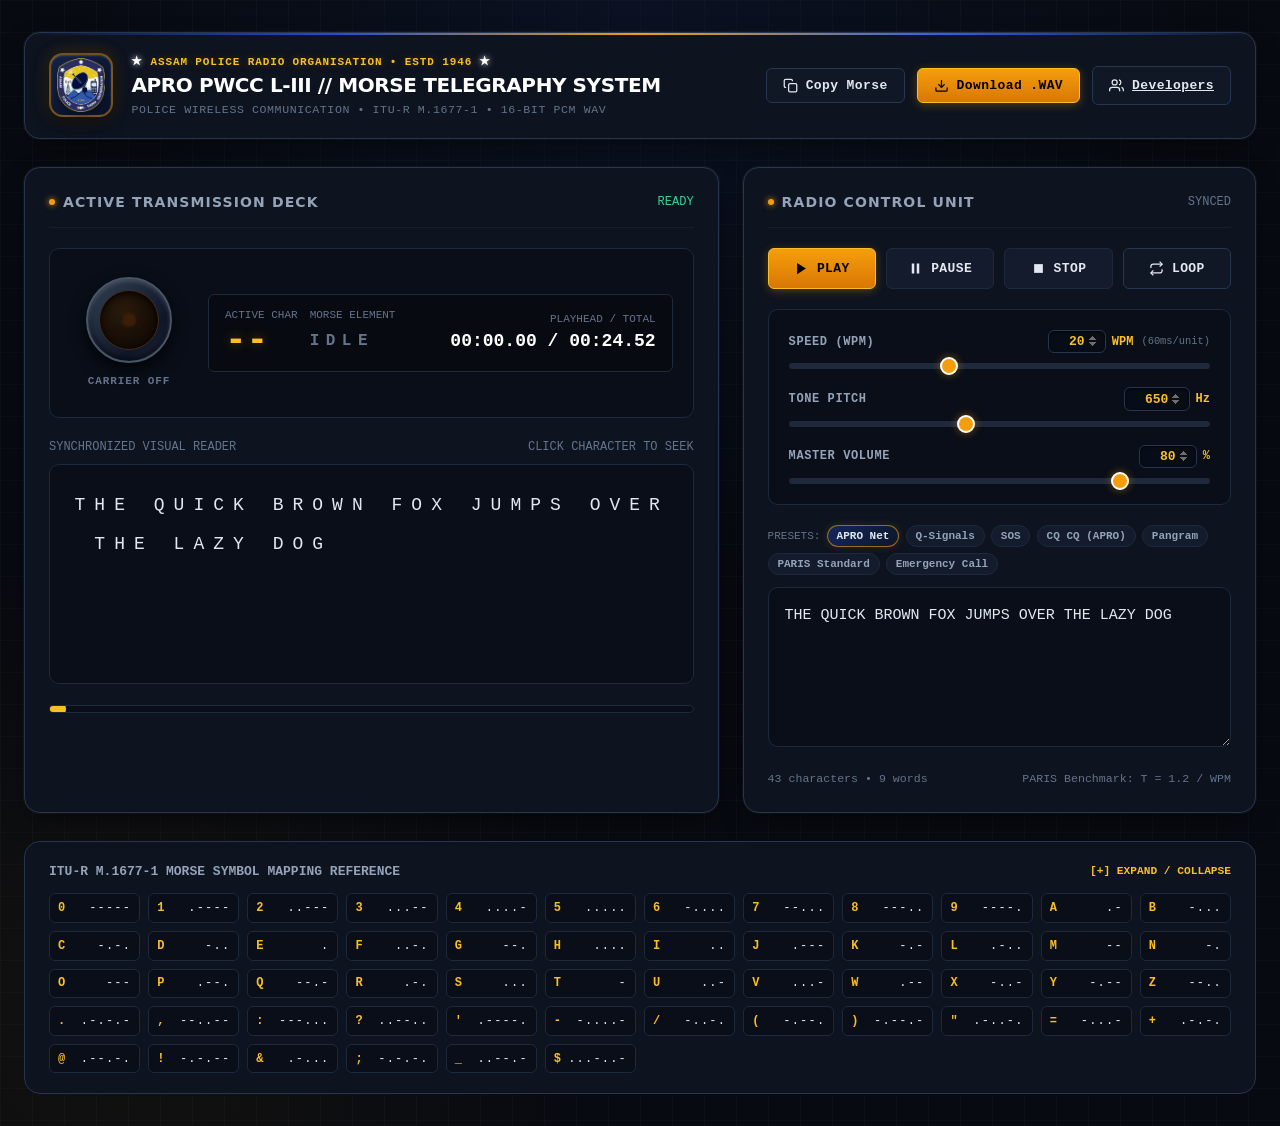
==== index.html @ 601ff781 "Deploy APRO PWCC L-III Morse Code Synthesizer and Training Console" ====
<!DOCTYPE html>
<html lang="en">

<head>
  <meta charset="UTF-8">
  <meta name="viewport" content="width=device-width, initial-scale=1.0">
  <title>APRO PWCC L-III // Assam Police Radio Organisation Morse Synthesizer</title>
  <meta name="description"
    content="Assam Police Radio Organisation (APRO) Morse code telegraphy synthesizer with ITU-R M.1677-1 standard compliance, offline Web Audio PCM WAV rendering, and sample-exact playhead tracking.">
  <link rel="icon" type="image/png" href="assets/apro-logo.png">
  <link rel="stylesheet" href="styles.css">
</head>

<body>

  <!-- Hidden native audio element for precise playback & URL binding -->
  <audio id="audio-playback" preload="auto"></audio>

  <div class="app-shell">

    <!-- Station Header -->
    <header class="station-header">
      <div class="station-brand">
        <div class="station-badge apro-badge" title="Assam Police Radio Organisation (Estd. 1946)">
          <img src="assets/apro-logo.png" alt="Assam Police Radio Organisation Emblem" class="apro-logo-img">
        </div>
        <div class="station-titles">
          <div class="station-org-pill">
            <span class="org-stars">★</span>
            <span>ASSAM POLICE RADIO ORGANISATION • ESTD 1946</span>
            <span class="org-stars">★</span>
          </div>
          <h1>APRO PWCC L-III // MORSE TELEGRAPHY SYSTEM</h1>
          <div class="meta">POLICE WIRELESS COMMUNICATION • ITU-R M.1677-1 • 16-BIT PCM WAV</div>
        </div>
      </div>

      <div class="header-actions">
        <button id="btn-copy-morse" class="btn btn-outline" title="Copy formatted Morse code to clipboard">
          <svg width="15" height="15" viewBox="0 0 24 24" fill="none" stroke="currentColor" stroke-width="2">
            <rect x="9" y="9" width="13" height="13" rx="2" ry="2" />
            <path d="M5 15H4a2 2 0 0 1-2-2V4a2 2 0 0 1 2-2h9a2 2 0 0 1 2 2v1" />
          </svg>
          Copy Morse
        </button>
        <button id="btn-download-wav" class="btn btn-primary" title="Download uncompressed 16-bit PCM WAV file">
          <svg width="15" height="15" viewBox="0 0 24 24" fill="none" stroke="currentColor" stroke-width="2">
            <path d="M21 15v4a2 2 0 0 1-2 2H5a2 2 0 0 1-2-2v-4" />
            <polyline points="7 10 12 15 17 10" />
            <line x1="12" y1="15" x2="12" y2="3" />
          </svg>
          Download .WAV
        </button>
        <a href="developers.html" class="btn btn-outline" title="View APRO Technical Wing Engineering Dossier">
          <svg width="15" height="15" viewBox="0 0 24 24" fill="none" stroke="currentColor" stroke-width="2">
            <path d="M17 21v-2a4 4 0 0 0-4-4H5a4 4 0 0 0-4 4v2" />
            <circle cx="9" cy="7" r="4" />
            <path d="M23 21v-2a4 4 0 0 0-3-3.87" />
            <path d="M16 3.13a4 4 0 0 1 0 7.75" />
          </svg>
          Developers
        </a>
      </div>
    </header>

    <!-- Main Grid Workspace -->
    <main class="dashboard-grid">

      <!-- LEFT DECK: Telemetry & Interactive Visual Reader -->
      <section class="panel-card">
        <div class="panel-header">
          <div class="panel-title">Active Transmission Deck</div>
          <div id="deck-status" style="font-family: var(--font-mono); font-size: 0.75rem; color: var(--emerald-400);">
            READY</div>
        </div>

        <!-- Telemetry HUD & Lamp -->
        <div class="telemetry-deck">
          <!-- Physical Beacon Lamp Module -->
          <div id="beacon-module" class="beacon-module">
            <div class="beacon-bezel">
              <div class="beacon-lamp"></div>
            </div>
            <div id="beacon-status-label" class="beacon-label">CARRIER OFF</div>
          </div>

          <!-- Live Signal HUD -->
          <div class="telemetry-readout">
            <div class="hud-box">
              <div class="hud-char-section">
                <div>
                  <div class="hud-char-title">Active Char</div>
                  <div id="hud-char" class="hud-char-display">--</div>
                </div>
                <div>
                  <div class="hud-char-title">Morse Element</div>
                  <div id="hud-morse" class="hud-morse-display">
                    <span style="color: var(--text-dim); font-size: 1rem;">IDLE</span>
                  </div>
                </div>
              </div>

              <div class="hud-time-display">
                <div class="hud-char-title">Playhead / Total</div>
                <div class="current-time">
                  <span id="display-time-cur">00:00.00</span> / <span id="display-time-tot">00:00.00</span>
                </div>
              </div>
            </div>
          </div>
        </div>

        <!-- Synchronized Reader Section -->
        <div class="reader-container">
          <div class="reader-toolbar">
            <span>SYNCHRONIZED VISUAL READER</span>
            <span>CLICK CHARACTER TO SEEK</span>
          </div>

          <div id="reader-box" class="reader-scroll-box" tabindex="0" role="region"
            aria-label="Interactive Morse Text Reader">
            <div class="reader-empty-placeholder">Enter text on the right console to generate interactive playhead
              manifest...</div>
          </div>

          <!-- Timeline Scrubber -->
          <div class="timeline-scrubber">
            <div class="timeline-track-wrapper">
              <input type="range" id="timeline-slider" class="timeline-range" min="0" max="100" value="0" step="0.01"
                aria-label="Audio Playhead Scrubber">
            </div>
          </div>
        </div>
      </section>

      <!-- RIGHT DECK: Master Controls, Parameters & Buffer Input -->
      <section class="panel-card">
        <div class="panel-header">
          <div class="panel-title">Radio Control Unit</div>
          <div id="render-indicator" style="font-family: var(--font-mono); font-size: 0.75rem; color: var(--text-dim);">
            SYNCED</div>
        </div>

        <div class="control-cluster">

          <!-- Master Transport Buttons -->
          <div class="playback-buttons">
            <button id="btn-play" class="btn btn-primary" title="Start playback">
              <svg width="15" height="15" viewBox="0 0 24 24" fill="currentColor">
                <polygon points="5 3 19 12 5 21 5 3" />
              </svg>
              PLAY
            </button>
            <button id="btn-pause" class="btn" title="Pause playback">
              <svg width="15" height="15" viewBox="0 0 24 24" fill="currentColor">
                <rect x="6" y="4" width="4" height="16" />
                <rect x="14" y="4" width="4" height="16" />
              </svg>
              PAUSE
            </button>
            <button id="btn-stop" class="btn" title="Stop and reset to beginning">
              <svg width="15" height="15" viewBox="0 0 24 24" fill="currentColor">
                <rect x="5" y="5" width="14" height="14" />
              </svg>
              STOP
            </button>
            <button id="btn-loop" class="btn btn-outline" title="Toggle repeat playback">
              <svg width="15" height="15" viewBox="0 0 24 24" fill="none" stroke="currentColor" stroke-width="2">
                <polyline points="17 1 21 5 17 9" />
                <path d="M3 11V9a4 4 0 0 1 4-4h14" />
                <polyline points="7 23 3 19 7 15" />
                <path d="M21 13v2a4 4 0 0 1-4 4H3" />
              </svg>
              LOOP
            </button>
          </div>

          <!-- Parameter Range Sliders -->
          <!-- Parameter Range Sliders -->
          <div class="sliders-panel">
            <!-- Speed (WPM) -->
            <div class="slider-row">
              <div class="slider-header">
                <span class="label">Speed (WPM)</span>
                <div class="slider-input-group">
                  <input type="number" id="num-wpm" class="slider-number-input" min="5" max="45" value="20" step="1" aria-label="Speed in WPM">
                  <span class="unit-label">WPM</span>
                  <span id="val-unit-time" class="unit-subtext">(60ms/unit)</span>
                </div>
              </div>
              <input type="range" id="slider-wpm" class="styled-slider" min="5" max="45" value="20" step="1" aria-label="Speed slider">
            </div>

            <!-- Pitch (Hz) -->
            <div class="slider-row">
              <div class="slider-header">
                <span class="label">Tone Pitch</span>
                <div class="slider-input-group">
                  <input type="number" id="num-pitch" class="slider-number-input num-pitch" min="400" max="1000" value="650" step="10" aria-label="Tone Pitch in Hz">
                  <span class="unit-label">Hz</span>
                </div>
              </div>
              <input type="range" id="slider-pitch" class="styled-slider" min="400" max="1000" value="650" step="10" aria-label="Tone Pitch slider">
            </div>

            <!-- Volume (%) -->
            <div class="slider-row">
              <div class="slider-header">
                <span class="label">Master Volume</span>
                <div class="slider-input-group">
                  <input type="number" id="num-volume" class="slider-number-input" min="0" max="100" value="80" step="1" aria-label="Master Volume in Percent">
                  <span class="unit-label">%</span>
                </div>
              </div>
              <input type="range" id="slider-volume" class="styled-slider" min="0" max="100" value="80" step="1" aria-label="Master Volume slider">
            </div>
          </div>

          <!-- Message Text Input Area -->
          <div class="input-section">
            <div class="presets-row">
              <span style="font-family: var(--font-mono); font-size: 0.6875rem; color: var(--text-dim);">PRESETS:</span>
              <button class="preset-chip preset-apro" data-text="APRO POLICE WIRELESS NET ESTD 1946 QRK 5 OVER">APRO Net</button>
              <button class="preset-chip" data-text="QRK 5 QTH GUWAHATI QTR 1200 K">Q-Signals</button>
              <button class="preset-chip" data-text="SOS">SOS</button>
              <button class="preset-chip" data-text="CQ CQ CQ DE APRO K">CQ CQ (APRO)</button>
              <button class="preset-chip" data-text="THE QUICK BROWN FOX JUMPS OVER THE LAZY DOG">Pangram</button>
              <button class="preset-chip" data-text="PARIS PARIS PARIS">PARIS Standard</button>
              <button class="preset-chip"
                data-text="MAYDAY MAYDAY MAYDAY DE POLICE MOBILE UNIT LAT 26 11 N LONG 91 44 E OVER">Emergency Call</button>
            </div>

            <div class="textarea-wrapper">
              <textarea id="input-text" class="message-textarea"
                placeholder="Type transmission message here... Supports paragraphs, spaces, and punctuation."
                spellcheck="false">THE QUICK BROWN FOX JUMPS OVER THE LAZY DOG</textarea>
            </div>

            <div class="textarea-footer">
              <span id="char-count-info">43 characters • 9 words</span>
              <span>PARIS Benchmark: T = 1.2 / WPM</span>
            </div>
          </div>

        </div>
      </section>

    </main>

    <!-- Quick Morse Reference Table -->
    <footer class="reference-section">
      <div id="ref-toggle" class="reference-title">
        <span>ITU-R M.1677-1 Morse Symbol Mapping Reference</span>
        <span style="font-size: 0.7rem; color: var(--amber-400);">[+] EXPAND / COLLAPSE</span>
      </div>
      <div id="ref-grid" class="reference-grid">
        <!-- Injected via JavaScript -->
      </div>
    </footer>

  </div>

  <!-- Toast Notification element -->
  <div id="toast" class="toast-popup">
    <svg width="16" height="16" viewBox="0 0 24 24" fill="none" stroke="var(--amber-400)" stroke-width="2">
      <polyline points="20 6 9 17 4 12" />
    </svg>
    <span id="toast-msg">Copied Morse to clipboard!</span>
  </div>

  <!-- Modular Application Architecture -->
  <script src="js/morse-table.js"></script>
  <script src="js/wav-serializer.js"></script>
  <script src="js/timeline.js"></script>
  <script src="js/audio-engine.js"></script>
  <script src="js/search.js"></script>
  <script src="js/ui.js"></script>
  <script src="js/main.js"></script>
</body>

</html>
---- styles.css ----
/* ==========================================================================
   DESIGN SYSTEM & INSTRUMENT PANEL TOKENS
   ========================================================================== */
:root {
  --bg-deep: #070a10;
  --bg-panel: #0d131f;
  --bg-card: #131b2c;
  --bg-card-hover: #182339;
  --bg-inset: #090e18;
  
  --border-subtle: #1e293b;
  --border-panel: #27354f;
  --border-bright: #3b82f640;
  
  --text-main: #e2e8f0;
  --text-muted: #94a3b8;
  --text-dim: #64748b;
  
  --amber-50: #fffbeb;
  --amber-200: #fde68a;
  --amber-400: #fbbf24;
  --amber-500: #f59e0b;
  --amber-600: #d97706;
  --amber-glow: rgba(245, 158, 11, 0.45);
  --amber-flare: rgba(251, 191, 36, 0.85);

  --cyan-400: #22d3ee;
  --cyan-glow: rgba(34, 211, 238, 0.3);
  --emerald-400: #34d399;
  --red-400: #f87171;

  --font-mono: ui-monospace, SFMono-Regular, Menlo, Monaco, Consolas, "Liberation Mono", "Courier New", monospace;
  --font-sans: system-ui, -apple-system, BlinkMacSystemFont, "Segoe UI", Roboto, "Helvetica Neue", Arial, sans-serif;
  
  --radius-sm: 6px;
  --radius-md: 10px;
  --radius-lg: 16px;
  --radius-full: 9999px;

  --shadow-panel: 0 10px 30px -10px rgba(0, 0, 0, 0.7), 0 0 1px 1px rgba(255, 255, 255, 0.05);
  --shadow-beacon: 0 0 25px var(--amber-glow), 0 0 50px var(--amber-glow);
}

*, *::before, *::after {
  box-sizing: border-box;
  margin: 0;
  padding: 0;
}

body {
  background-color: var(--bg-deep);
  background-image: 
    radial-gradient(circle at 50% 0%, rgba(30, 58, 138, 0.15), transparent 45%),
    radial-gradient(circle at 10% 90%, rgba(245, 158, 11, 0.05), transparent 30%),
    linear-gradient(rgba(255, 255, 255, 0.02) 1px, transparent 1px),
    linear-gradient(90deg, rgba(255, 255, 255, 0.02) 1px, transparent 1px);
  background-size: 100% 100%, 100% 100%, 32px 32px, 32px 32px;
  color: var(--text-main);
  font-family: var(--font-sans);
  min-height: 100vh;
  display: flex;
  flex-direction: column;
  line-height: 1.5;
  -webkit-font-smoothing: antialiased;
  overflow-x: hidden;
}

/* Container */
.app-shell {
  max-width: 1380px;
  width: 100%;
  margin: 0 auto;
  padding: 1.5rem 1rem;
  display: flex;
  flex-direction: column;
  gap: 1.5rem;
  flex: 1;
}

@media (min-width: 768px) {
  .app-shell {
    padding: 2rem 1.5rem;
    gap: 1.75rem;
  }
}

/* Header Bar */
.station-header {
  background: var(--bg-panel);
  border: 1px solid var(--border-panel);
  border-radius: var(--radius-lg);
  padding: 1.25rem 1.5rem;
  display: flex;
  flex-wrap: wrap;
  align-items: center;
  justify-content: space-between;
  gap: 1rem;
  box-shadow: var(--shadow-panel);
  position: relative;
  overflow: hidden;
}

.station-header::before {
  content: '';
  position: absolute;
  top: 0;
  left: 0;
  right: 0;
  height: 2px;
  background: linear-gradient(90deg, transparent, #1d4ed8, var(--amber-500), #2563eb, transparent);
}

.station-brand {
  display: flex;
  align-items: center;
  gap: 1.15rem;
}

.station-badge.apro-badge {
  width: 64px;
  height: 64px;
  min-width: 64px;
  border-radius: 14px;
  background: radial-gradient(circle at 35% 30%, #172a59 0%, #0d1733 70%, #080f24 100%);
  border: 2px solid rgba(245, 158, 11, 0.45);
  display: flex;
  align-items: center;
  justify-content: center;
  box-shadow: 
    0 4px 16px rgba(0, 0, 0, 0.7),
    0 0 16px rgba(245, 158, 11, 0.25),
    inset 0 1px 2px rgba(255, 255, 255, 0.18);
  padding: 3px;
  position: relative;
  cursor: pointer;
  transition: transform 0.25s ease, border-color 0.25s ease, box-shadow 0.25s ease;
}

.station-badge.apro-badge:hover {
  transform: scale(1.05);
  border-color: var(--amber-400);
  box-shadow: 
    0 6px 22px rgba(0, 0, 0, 0.8),
    0 0 24px rgba(245, 158, 11, 0.5),
    inset 0 1px 3px rgba(255, 255, 255, 0.3);
}

.apro-logo-img {
  width: 100%;
  height: 100%;
  object-fit: contain;
  filter: drop-shadow(0 2px 4px rgba(0, 0, 0, 0.6));
  transition: filter 0.25s ease;
}

.station-titles {
  display: flex;
  flex-direction: column;
}

.station-org-pill {
  display: inline-flex;
  align-items: center;
  gap: 0.45rem;
  font-family: var(--font-mono);
  font-size: 0.6875rem;
  font-weight: 700;
  letter-spacing: 0.08em;
  color: var(--amber-400);
  text-transform: uppercase;
  margin-bottom: 0.15rem;
  text-shadow: 0 0 10px rgba(245, 158, 11, 0.3);
}

.station-org-pill .org-stars {
  color: #ffffff;
  font-size: 0.75rem;
  text-shadow: 0 0 6px rgba(255, 255, 255, 0.8);
}

.station-titles h1 {
  font-size: 1.25rem;
  font-weight: 700;
  letter-spacing: -0.02em;
  color: #fff;
  display: flex;
  align-items: center;
  gap: 0.5rem;
  line-height: 1.2;
}

.station-titles .meta {
  font-family: var(--font-mono);
  font-size: 0.725rem;
  color: var(--text-dim);
  letter-spacing: 0.05em;
  text-transform: uppercase;
  margin-top: 0.2rem;
}

.preset-chip.preset-apro {
  background: linear-gradient(135deg, rgba(29, 78, 216, 0.35), rgba(15, 23, 42, 0.8));
  border-color: rgba(245, 158, 11, 0.6);
  color: var(--amber-300);
  font-weight: 700;
  box-shadow: 0 0 8px rgba(245, 158, 11, 0.15);
}

.preset-chip.preset-apro:hover {
  background: linear-gradient(135deg, rgba(29, 78, 216, 0.55), rgba(245, 158, 11, 0.2));
  border-color: var(--amber-400);
  color: #fff;
  box-shadow: 0 0 14px rgba(245, 158, 11, 0.35);
}

@media (max-width: 640px) {
  .station-badge.apro-badge {
    width: 52px;
    height: 52px;
    min-width: 52px;
  }
  .station-titles h1 {
    font-size: 1.05rem;
  }
  .station-org-pill {
    font-size: 0.6rem;
  }
}

.header-actions {
  display: flex;
  align-items: center;
  gap: 0.75rem;
  flex-wrap: wrap;
}

/* Global Buttons */
.btn {
  display: inline-flex;
  align-items: center;
  justify-content: center;
  gap: 0.5rem;
  font-family: var(--font-mono);
  font-size: 0.8125rem;
  font-weight: 600;
  letter-spacing: 0.03em;
  padding: 0.55rem 1rem;
  border-radius: var(--radius-sm);
  border: 1px solid var(--border-subtle);
  background: var(--bg-card);
  color: var(--text-main);
  cursor: pointer;
  transition: all 0.15s ease-in-out;
  user-select: none;
  outline: none;
}

.btn:hover:not(:disabled) {
  background: var(--bg-card-hover);
  border-color: var(--border-panel);
  color: #fff;
  transform: translateY(-1px);
}

.btn:active:not(:disabled) {
  transform: translateY(0);
}

.btn:disabled {
  opacity: 0.45;
  cursor: not-allowed;
  pointer-events: none;
}

.btn-primary {
  background: linear-gradient(180deg, var(--amber-500), var(--amber-600));
  color: #000;
  border-color: var(--amber-400);
  font-weight: 700;
  box-shadow: 0 2px 10px rgba(245, 158, 11, 0.3);
}

.btn-primary:hover:not(:disabled) {
  background: linear-gradient(180deg, var(--amber-400), var(--amber-500));
  color: #000;
  box-shadow: 0 4px 14px rgba(245, 158, 11, 0.45);
}

.btn-primary:disabled {
  background: #1e293b !important;
  border-color: #334155 !important;
  color: var(--text-dim) !important;
  box-shadow: none !important;
}

.btn-outline {
  background: rgba(19, 27, 44, 0.6);
  border-color: var(--border-panel);
}

.btn-outline:hover:not(:disabled) {
  border-color: var(--amber-500);
  color: var(--amber-400);
  box-shadow: 0 0 12px var(--amber-glow);
}

.btn-active {
  background: var(--amber-500);
  color: #000 !important;
  border-color: var(--amber-400);
}

@keyframes spin {
  from { transform: rotate(0deg); }
  to { transform: rotate(360deg); }
}

.spin-icon {
  animation: spin 0.8s linear infinite;
  flex-shrink: 0;
}

/* Main Grid Layout */
.dashboard-grid {
  display: grid;
  grid-template-columns: 1fr;
  gap: 1.5rem;
}

@media (min-width: 1024px) {
  .dashboard-grid {
    grid-template-columns: 1.15fr 0.85fr;
  }
}

/* Panels & Cards */
.panel-card {
  background: var(--bg-panel);
  border: 1px solid var(--border-panel);
  border-radius: var(--radius-lg);
  padding: 1.5rem;
  display: flex;
  flex-direction: column;
  gap: 1.25rem;
  box-shadow: var(--shadow-panel);
  position: relative;
}

.panel-header {
  display: flex;
  align-items: center;
  justify-content: space-between;
  border-bottom: 1px solid rgba(255, 255, 255, 0.05);
  padding-bottom: 0.875rem;
}

.panel-title {
  font-size: 0.875rem;
  font-weight: 700;
  letter-spacing: 0.08em;
  text-transform: uppercase;
  color: var(--text-muted);
  display: flex;
  align-items: center;
  gap: 0.5rem;
}

.panel-title::before {
  content: '';
  display: inline-block;
  width: 6px;
  height: 6px;
  border-radius: 50%;
  background: var(--amber-500);
  box-shadow: 0 0 6px var(--amber-500);
}

/* Left Deck: Telemetry & Beacon */
.telemetry-deck {
  display: grid;
  grid-template-columns: 1fr;
  gap: 1.25rem;
  background: var(--bg-inset);
  border: 1px solid var(--border-subtle);
  border-radius: var(--radius-md);
  padding: 1.25rem;
}

@media (min-width: 640px) {
  .telemetry-deck {
    grid-template-columns: auto 1fr;
    align-items: center;
  }
}

/* Physical Signal Beacon Lamp */
.beacon-module {
  display: flex;
  flex-direction: column;
  align-items: center;
  justify-content: center;
  gap: 0.625rem;
  padding: 0.5rem 1rem;
}

.beacon-bezel {
  width: 86px;
  height: 86px;
  border-radius: 50%;
  background: linear-gradient(135deg, #334155, #0f172a 70%, #1e293b);
  border: 2px solid #475569;
  display: flex;
  align-items: center;
  justify-content: center;
  box-shadow: 
    0 6px 16px rgba(0, 0, 0, 0.8),
    inset 0 2px 4px rgba(255, 255, 255, 0.2),
    inset 0 -2px 6px rgba(0, 0, 0, 0.8);
  position: relative;
}

.beacon-lamp {
  width: 60px;
  height: 60px;
  border-radius: 50%;
  background: radial-gradient(circle at 40% 35%, #291a0c 0%, #170d05 60%, #080402 100%);
  border: 1px solid #452a12;
  box-shadow: inset 0 2px 6px rgba(0, 0, 0, 0.9);
  transition: all 0.05s ease-out;
  position: relative;
  overflow: hidden;
}

/* Inner filament simulation */
.beacon-lamp::after {
  content: '';
  position: absolute;
  top: 50%;
  left: 50%;
  width: 14px;
  height: 14px;
  transform: translate(-50%, -50%);
  border-radius: 50%;
  background: #3b1e06;
  filter: blur(1px);
  transition: all 0.05s ease-out;
}

/* ACTIVE GLOW STATE */
.beacon-module.active .beacon-lamp {
  background: radial-gradient(circle at 40% 35%, var(--amber-50) 0%, var(--amber-200) 25%, var(--amber-500) 65%, var(--amber-600) 100%);
  border-color: var(--amber-200);
  box-shadow: 
    0 0 16px var(--amber-flare),
    0 0 35px var(--amber-500),
    0 0 65px var(--amber-glow),
    inset 0 2px 8px rgba(255, 255, 255, 0.9);
  transform: scale(1.02);
}

.beacon-module.active .beacon-lamp::after {
  background: #ffffff;
  box-shadow: 0 0 12px #fff;
}

.beacon-label {
  font-family: var(--font-mono);
  font-size: 0.6875rem;
  font-weight: 700;
  letter-spacing: 0.08em;
  text-transform: uppercase;
  color: var(--text-dim);
  transition: color 0.1s ease;
}

.beacon-module.active .beacon-label {
  color: var(--amber-400);
  text-shadow: 0 0 8px var(--amber-glow);
}

/* Telemetry Readout */
.telemetry-readout {
  display: flex;
  flex-direction: column;
  gap: 0.75rem;
  width: 100%;
}

.hud-box {
  background: var(--bg-deep);
  border: 1px solid var(--border-subtle);
  border-radius: var(--radius-sm);
  padding: 0.75rem 1rem;
  display: flex;
  align-items: center;
  justify-content: space-between;
  gap: 1rem;
}

.hud-char-section {
  display: flex;
  align-items: baseline;
  gap: 0.75rem;
}

.hud-char-title {
  font-family: var(--font-mono);
  font-size: 0.6875rem;
  color: var(--text-dim);
  text-transform: uppercase;
}

.hud-char-display {
  font-family: var(--font-mono);
  font-size: 2.25rem;
  font-weight: 800;
  line-height: 1;
  color: var(--amber-400);
  min-width: 48px;
  text-shadow: 0 0 12px var(--amber-glow);
}

.hud-morse-display {
  font-family: var(--font-mono);
  font-size: 1.625rem;
  font-weight: 700;
  letter-spacing: 0.25em;
  color: #fff;
  display: flex;
  align-items: center;
  gap: 0.35rem;
  min-height: 2.25rem;
}

.symbol-glyph {
  display: inline-block;
  padding: 0 0.15rem;
  border-radius: 4px;
  transition: all 0.05s ease;
}

.symbol-glyph.sounding {
  color: #000;
  background: var(--amber-400);
  box-shadow: 0 0 12px var(--amber-flare);
  transform: scale(1.15);
}

.hud-time-display {
  font-family: var(--font-mono);
  font-size: 0.875rem;
  color: var(--text-muted);
  text-align: right;
}

.hud-time-display .current-time {
  font-size: 1.125rem;
  font-weight: 700;
  color: #fff;
}

/* Synchronized Interactive Text Reader */
.reader-container {
  display: flex;
  flex-direction: column;
  gap: 0.5rem;
}

.reader-toolbar {
  display: flex;
  justify-content: space-between;
  align-items: center;
  font-family: var(--font-mono);
  font-size: 0.75rem;
  color: var(--text-dim);
}

.reader-scroll-box {
  background: var(--bg-inset);
  border: 1px solid var(--border-subtle);
  border-radius: var(--radius-md);
  min-height: 220px;
  max-height: 340px;
  overflow-y: auto;
  padding: 1.25rem;
  font-family: var(--font-mono);
  font-size: 1.125rem;
  line-height: 1.9;
  white-space: pre-wrap;
  word-break: break-word;
  user-select: text;
  position: relative;
}

/* Custom scrollbar */
.reader-scroll-box::-webkit-scrollbar {
  width: 8px;
}
.reader-scroll-box::-webkit-scrollbar-track {
  background: var(--bg-inset);
}
.reader-scroll-box::-webkit-scrollbar-thumb {
  background: var(--border-panel);
  border-radius: 4px;
}
.reader-scroll-box::-webkit-scrollbar-thumb:hover {
  background: var(--text-dim);
}

.reader-char {
  display: inline-block;
  padding: 0.05rem 0.2rem;
  margin: 0.05rem 0.02rem;
  border-radius: 4px;
  cursor: pointer;
  color: var(--text-main);
  border: 1px solid transparent;
  transition: background-color 0.1s ease, color 0.1s ease, border-color 0.1s ease;
}

.reader-char:hover {
  background: rgba(255, 255, 255, 0.08);
  border-color: var(--border-panel);
  color: #fff;
}

/* Active Highlight Playhead */
.reader-char.is-active {
  background: var(--amber-500);
  color: #000 !important;
  font-weight: 700;
  border-color: var(--amber-300);
  box-shadow: 0 0 14px var(--amber-glow);
  transform: scale(1.05);
}

.reader-char.is-space {
  min-width: 0.5em;
}

.reader-empty-placeholder {
  color: var(--text-dim);
  font-style: italic;
  display: flex;
  align-items: center;
  justify-content: center;
  height: 180px;
}

/* Seek scrubber */
.timeline-scrubber {
  display: flex;
  flex-direction: column;
  gap: 0.35rem;
  margin-top: 0.5rem;
}

.timeline-track-wrapper {
  position: relative;
  width: 100%;
  height: 18px;
  display: flex;
  align-items: center;
  cursor: pointer;
}

.timeline-range {
  -webkit-appearance: none;
  appearance: none;
  width: 100%;
  height: 8px;
  background: var(--bg-inset);
  border: 1px solid var(--border-subtle);
  border-radius: var(--radius-full);
  outline: none;
  cursor: pointer;
  position: relative;
  overflow: hidden;
}

.timeline-range::-webkit-slider-thumb {
  -webkit-appearance: none;
  appearance: none;
  width: 16px;
  height: 16px;
  border-radius: 50%;
  background: var(--amber-400);
  box-shadow: -407px 0 0 400px var(--amber-500);
  cursor: pointer;
}

.timeline-range::-moz-range-thumb {
  width: 16px;
  height: 16px;
  border-radius: 50%;
  background: var(--amber-400);
  cursor: pointer;
  border: none;
}

.timeline-range::-moz-range-progress {
  background-color: var(--amber-500);
  height: 8px;
  border-radius: var(--radius-full);
}

/* Right Deck: Controls & Text Input */
.control-cluster {
  display: flex;
  flex-direction: column;
  gap: 1.25rem;
}

.playback-buttons {
  display: grid;
  grid-template-columns: repeat(4, 1fr);
  gap: 0.625rem;
}

.playback-buttons .btn {
  padding: 0.75rem 0.5rem;
  font-size: 0.8125rem;
}

/* Range Sliders Group */
.sliders-panel {
  background: var(--bg-inset);
  border: 1px solid var(--border-subtle);
  border-radius: var(--radius-md);
  padding: 1.25rem;
  display: flex;
  flex-direction: column;
  gap: 1.125rem;
}

.slider-row {
  display: flex;
  flex-direction: column;
  gap: 0.375rem;
}

.slider-header {
  display: flex;
  justify-content: space-between;
  align-items: center;
  font-family: var(--font-mono);
  font-size: 0.75rem;
  margin-bottom: 0.25rem;
}

.slider-header .label {
  color: var(--text-muted);
  text-transform: uppercase;
  letter-spacing: 0.05em;
  font-weight: 600;
}

.slider-input-group {
  display: inline-flex;
  align-items: center;
  gap: 0.35rem;
}

.slider-number-input {
  width: 58px;
  background: #070d18;
  border: 1px solid var(--border-panel);
  border-radius: var(--radius-sm);
  padding: 0.2rem 0.35rem;
  font-family: var(--font-mono);
  font-size: 0.8125rem;
  font-weight: 700;
  color: var(--amber-400);
  text-align: right;
  outline: none;
  transition: all 0.15s ease;
  box-shadow: inset 0 1px 3px rgba(0, 0, 0, 0.7);
}

.slider-number-input.num-pitch {
  width: 66px;
}

.slider-number-input:hover {
  border-color: #3b82f660;
}

.slider-number-input:focus {
  border-color: var(--amber-500);
  box-shadow: 0 0 8px var(--amber-glow), inset 0 1px 3px rgba(0, 0, 0, 0.7);
  color: #fff;
}

/* Styled number spinners */
.slider-number-input::-webkit-inner-spin-button,
.slider-number-input::-webkit-outer-spin-button {
  opacity: 0.6;
  cursor: pointer;
  filter: invert(1);
}

.slider-number-input:hover::-webkit-inner-spin-button,
.slider-number-input:hover::-webkit-outer-spin-button {
  opacity: 1;
}

.unit-label {
  font-family: var(--font-mono);
  font-size: 0.75rem;
  font-weight: 700;
  color: var(--amber-400);
}

.unit-subtext {
  font-family: var(--font-mono);
  font-size: 0.65rem;
  color: var(--text-dim);
  margin-left: 0.15rem;
}

.styled-slider {
  -webkit-appearance: none;
  appearance: none;
  width: 100%;
  height: 6px;
  background: #1e293b;
  border-radius: var(--radius-full);
  outline: none;
  cursor: pointer;
}

.styled-slider::-webkit-slider-thumb {
  -webkit-appearance: none;
  appearance: none;
  width: 18px;
  height: 18px;
  border-radius: 50%;
  background: var(--amber-500);
  border: 2px solid #fff;
  box-shadow: 0 0 8px var(--amber-glow);
  cursor: pointer;
  transition: transform 0.1s ease;
}

.styled-slider::-webkit-slider-thumb:hover {
  transform: scale(1.2);
}

.styled-slider::-moz-range-thumb {
  width: 18px;
  height: 18px;
  border-radius: 50%;
  background: var(--amber-500);
  border: 2px solid #fff;
  box-shadow: 0 0 8px var(--amber-glow);
  cursor: pointer;
}

/* Message Input Box */
.input-section {
  display: flex;
  flex-direction: column;
  gap: 0.75rem;
}

.presets-row {
  display: flex;
  align-items: center;
  gap: 0.4rem;
  flex-wrap: wrap;
}

.preset-chip {
  font-family: var(--font-mono);
  font-size: 0.6875rem;
  font-weight: 600;
  padding: 0.25rem 0.55rem;
  border-radius: var(--radius-full);
  background: var(--bg-card);
  border: 1px solid var(--border-subtle);
  color: var(--text-muted);
  cursor: pointer;
  transition: all 0.12s ease;
}

.preset-chip:hover {
  background: var(--bg-card-hover);
  color: var(--amber-400);
  border-color: var(--amber-500);
}

.textarea-wrapper {
  position: relative;
}

.message-textarea {
  width: 100%;
  height: 160px;
  background: var(--bg-inset);
  border: 1px solid var(--border-subtle);
  border-radius: var(--radius-md);
  padding: 1rem;
  color: var(--text-main);
  font-family: var(--font-mono);
  font-size: 0.9375rem;
  line-height: 1.6;
  resize: vertical;
  outline: none;
  transition: border-color 0.15s ease;
}

.message-textarea:focus {
  border-color: var(--amber-500);
  box-shadow: 0 0 0 1px var(--amber-500);
}

.textarea-footer {
  display: flex;
  justify-content: space-between;
  align-items: center;
  font-family: var(--font-mono);
  font-size: 0.725rem;
  color: var(--text-dim);
  margin-top: 0.25rem;
}

/* Toast Notification */
.toast-popup {
  position: fixed;
  bottom: 2rem;
  right: 2rem;
  background: var(--bg-panel);
  border: 1px solid var(--amber-500);
  color: #fff;
  font-family: var(--font-mono);
  font-size: 0.8125rem;
  padding: 0.75rem 1.25rem;
  border-radius: var(--radius-md);
  box-shadow: 0 10px 25px rgba(0,0,0,0.8), 0 0 15px var(--amber-glow);
  display: flex;
  align-items: center;
  gap: 0.5rem;
  z-index: 1000;
  transform: translateY(100px);
  opacity: 0;
  transition: transform 0.25s ease, opacity 0.25s ease;
  pointer-events: none;
}

.toast-popup.visible {
  transform: translateY(0);
  opacity: 1;
}

/* Quick Morse Reference Table Drawer */
.reference-section {
  background: var(--bg-panel);
  border: 1px solid var(--border-panel);
  border-radius: var(--radius-lg);
  padding: 1.25rem 1.5rem;
}

.reference-title {
  font-size: 0.8125rem;
  font-family: var(--font-mono);
  font-weight: 700;
  color: var(--text-muted);
  text-transform: uppercase;
  margin-bottom: 0.75rem;
  display: flex;
  align-items: center;
  justify-content: space-between;
  cursor: pointer;
}

.reference-grid {
  display: grid;
  grid-template-columns: repeat(auto-fill, minmax(90px, 1fr));
  gap: 0.5rem;
  font-family: var(--font-mono);
  font-size: 0.75rem;
}

.ref-item {
  background: var(--bg-inset);
  border: 1px solid var(--border-subtle);
  padding: 0.3rem 0.5rem;
  border-radius: var(--radius-sm);
  display: flex;
  justify-content: space-between;
  align-items: center;
}

.ref-char {
  color: var(--amber-400);
  font-weight: 700;
}

.ref-morse {
  color: var(--text-main);
  letter-spacing: 0.1em;
}

/* Hidden native audio element */
#audio-playback {
  display: none;
}
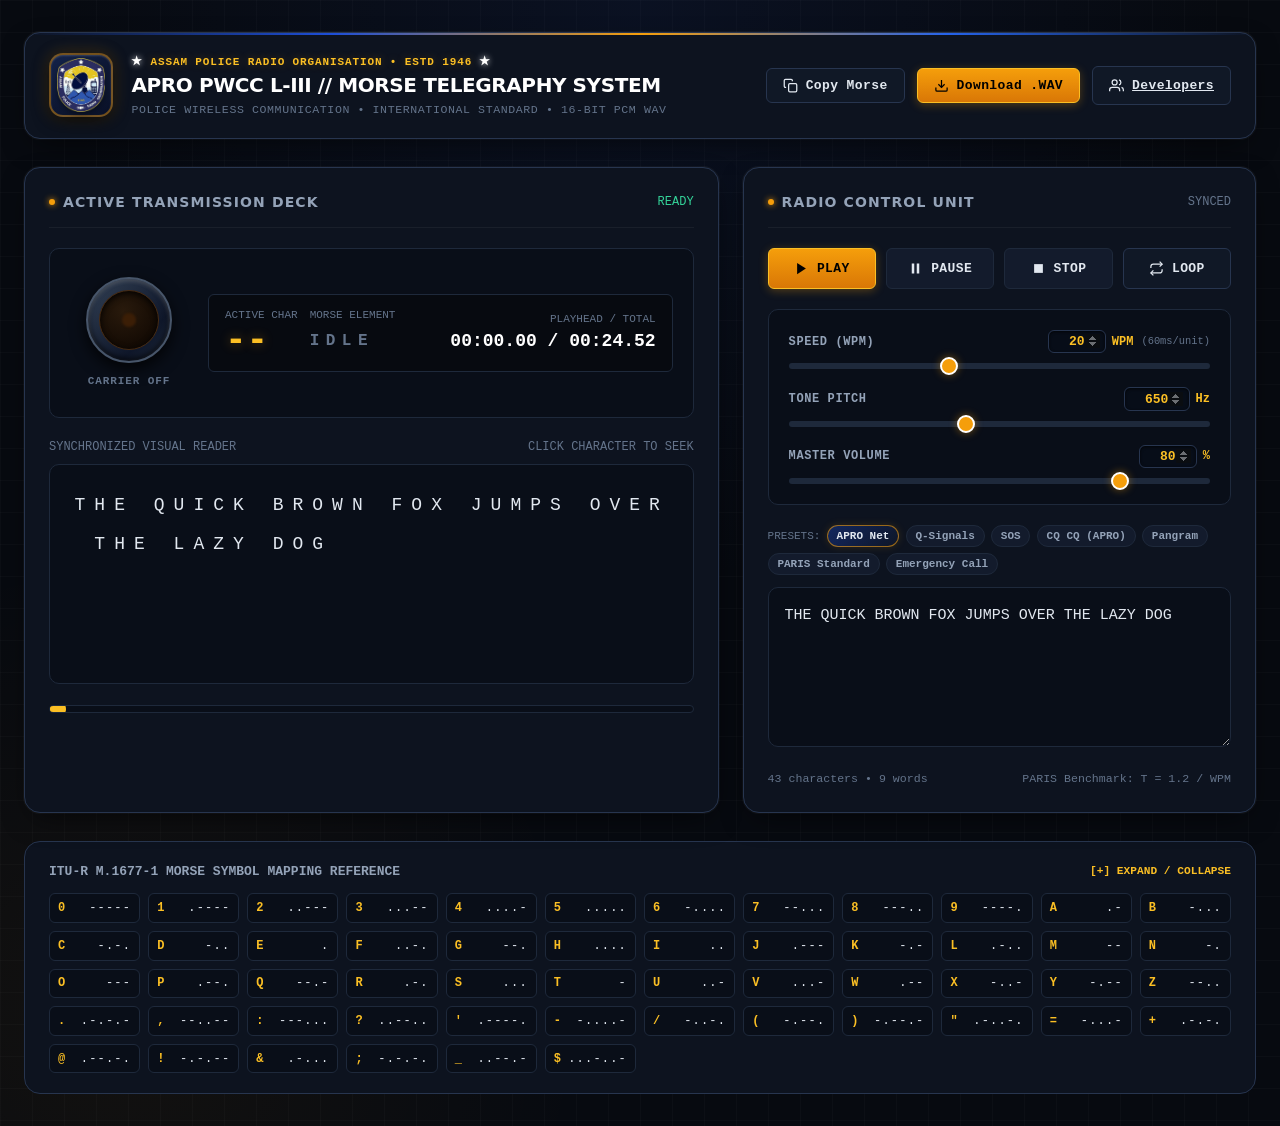
==== commit e16ce299: "Update meta description in index.html" ====
--- a/index.html
+++ b/index.html
@@ -6,7 +6,7 @@
   <meta name="viewport" content="width=device-width, initial-scale=1.0">
   <title>APRO PWCC L-III // Assam Police Radio Organisation Morse Synthesizer</title>
   <meta name="description"
-    content="Assam Police Radio Organisation (APRO) Morse code telegraphy synthesizer with ITU-R M.1677-1 standard compliance, offline Web Audio PCM WAV rendering, and sample-exact playhead tracking.">
+    content="Assam Police Radio Organisation (APRO) Morse code telegraphy synthesizer with International standard compliance, offline Web Audio PCM WAV rendering, and sample-exact playhead tracking.">
   <link rel="icon" type="image/png" href="assets/apro-logo.png">
   <link rel="stylesheet" href="styles.css">
 </head>
@@ -31,7 +31,7 @@
             <span class="org-stars">★</span>
           </div>
           <h1>APRO PWCC L-III // MORSE TELEGRAPHY SYSTEM</h1>
-          <div class="meta">POLICE WIRELESS COMMUNICATION • ITU-R M.1677-1 • 16-BIT PCM WAV</div>
+          <div class="meta">POLICE WIRELESS COMMUNICATION • INTERNATIONAL STANDARD • 16-BIT PCM WAV</div>
         </div>
       </div>
 
@@ -278,4 +278,4 @@
   <script src="js/main.js"></script>
 </body>
 
-</html>+</html>
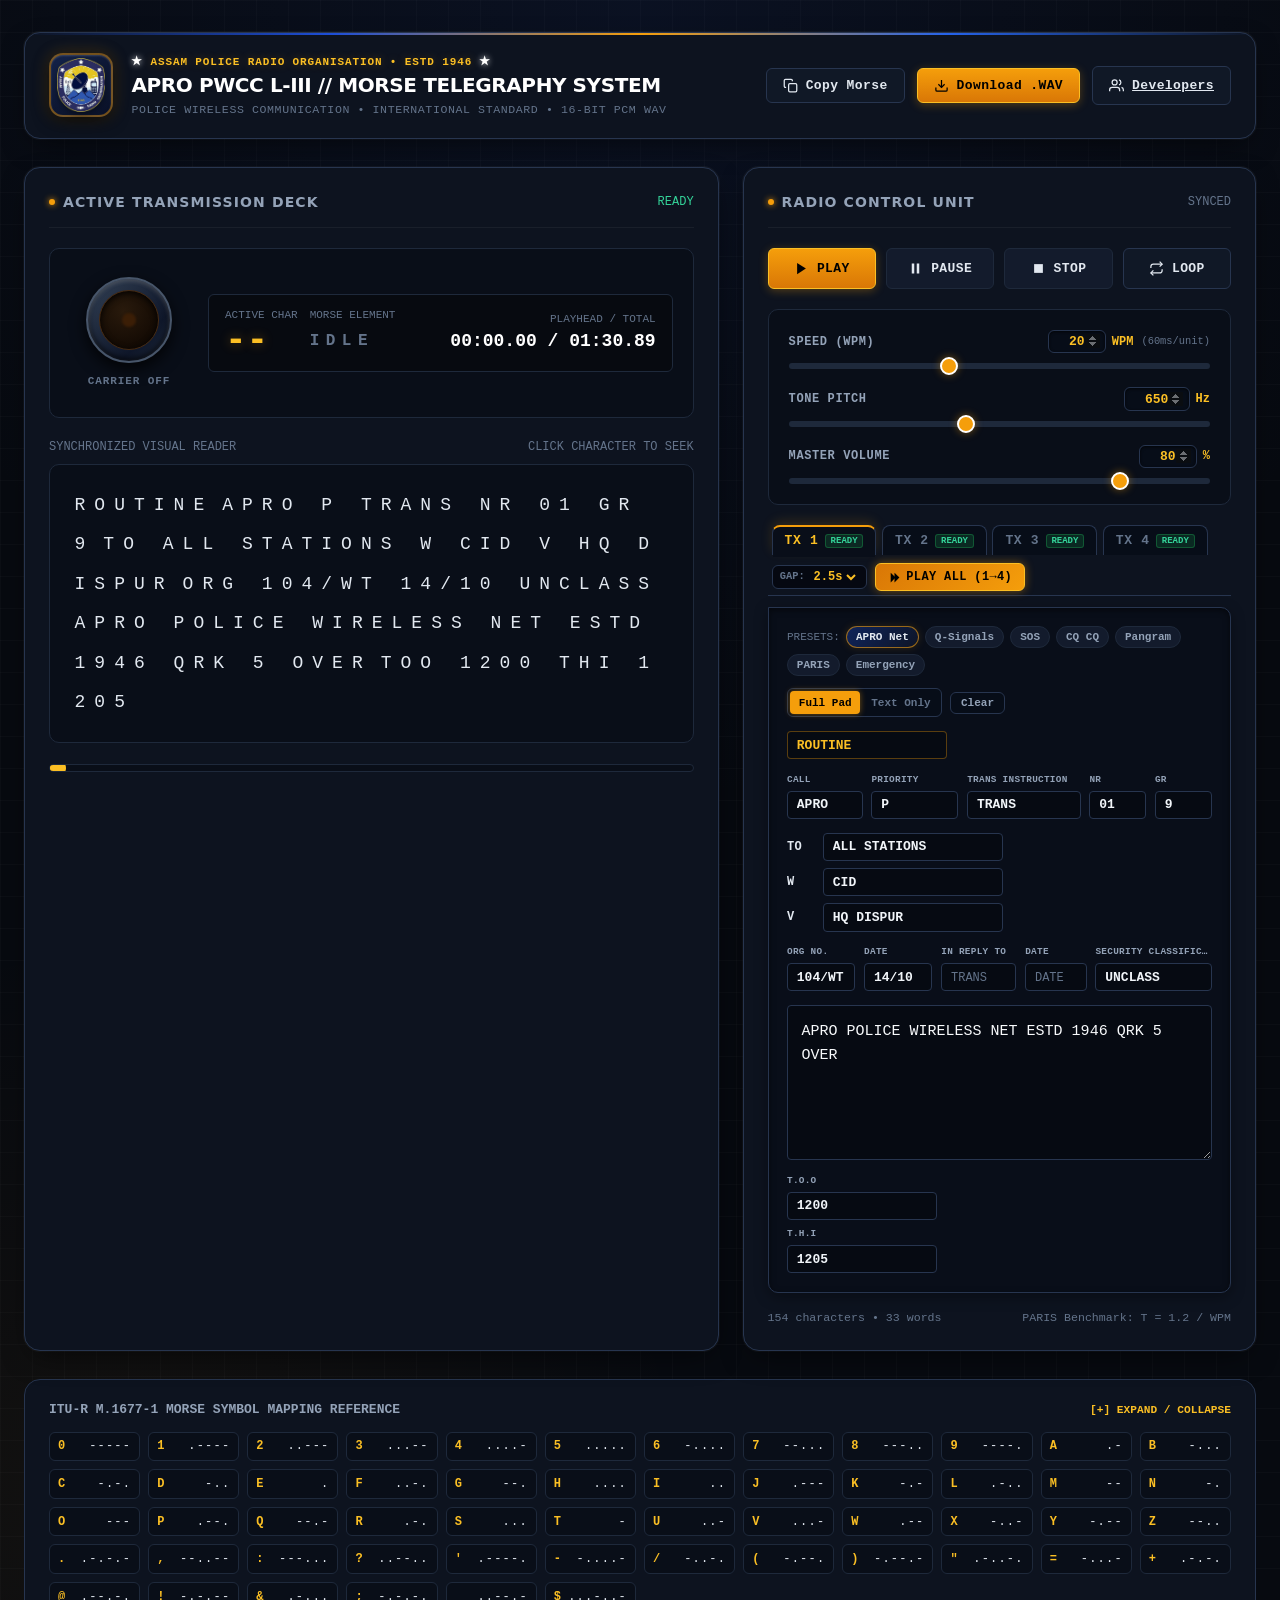
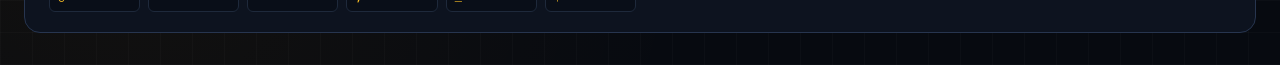
==== commit ece432f5: "feat: add telegraph message pad form and 4-slot sequential transmission tabs (TX 1 to TX 4)" ====
--- a/index.html
+++ b/index.html
@@ -216,24 +216,179 @@
             </div>
           </div>
 
-          <!-- Message Text Input Area -->
-          <div class="input-section">
-            <div class="presets-row">
-              <span style="font-family: var(--font-mono); font-size: 0.6875rem; color: var(--text-dim);">PRESETS:</span>
-              <button class="preset-chip preset-apro" data-text="APRO POLICE WIRELESS NET ESTD 1946 QRK 5 OVER">APRO Net</button>
-              <button class="preset-chip" data-text="QRK 5 QTH GUWAHATI QTR 1200 K">Q-Signals</button>
-              <button class="preset-chip" data-text="SOS">SOS</button>
-              <button class="preset-chip" data-text="CQ CQ CQ DE APRO K">CQ CQ (APRO)</button>
-              <button class="preset-chip" data-text="THE QUICK BROWN FOX JUMPS OVER THE LAZY DOG">Pangram</button>
-              <button class="preset-chip" data-text="PARIS PARIS PARIS">PARIS Standard</button>
-              <button class="preset-chip"
-                data-text="MAYDAY MAYDAY MAYDAY DE POLICE MOBILE UNIT LAT 26 11 N LONG 91 44 E OVER">Emergency Call</button>
-            </div>
-
-            <div class="textarea-wrapper">
-              <textarea id="input-text" class="message-textarea"
-                placeholder="Type transmission message here... Supports paragraphs, spaces, and punctuation."
-                spellcheck="false">THE QUICK BROWN FOX JUMPS OVER THE LAZY DOG</textarea>
+          <!-- Tabbed Transmission Console (Docked 3 Slots with Telegraph Message Pad) -->
+          <div class="input-section message-pad-section">
+
+            <!-- Sleek Docked Transmission Tabs Bar -->
+            <div class="transmission-tab-bar" role="tablist" aria-label="Prepared Transmissions">
+              <div class="tx-tab-group">
+                <button type="button" class="tx-tab slot-tab active" data-slot="0" role="tab" id="slot-tab-0" aria-selected="true" title="Transmission 1 (TX 1)">
+                  <span class="tx-tab-num">TX 1</span>
+                  <span class="tx-tab-title" id="slot-title-0" style="display:none">APRO Net Preamble</span>
+                  <span class="slot-status-pill ready" id="slot-status-0">READY</span>
+                </button>
+
+                <button type="button" class="tx-tab slot-tab" data-slot="1" role="tab" id="slot-tab-1" aria-selected="false" title="Transmission 2 (TX 2)">
+                  <span class="tx-tab-num">TX 2</span>
+                  <span class="tx-tab-title" id="slot-title-1" style="display:none">Guwahati Sitrep</span>
+                  <span class="slot-status-pill ready" id="slot-status-1">READY</span>
+                </button>
+
+                <button type="button" class="tx-tab slot-tab" data-slot="2" role="tab" id="slot-tab-2" aria-selected="false" title="Transmission 3 (TX 3)">
+                  <span class="tx-tab-num">TX 3</span>
+                  <span class="tx-tab-title" id="slot-title-2" style="display:none">Emergency Call</span>
+                  <span class="slot-status-pill ready" id="slot-status-2">READY</span>
+                </button>
+
+                <button type="button" class="tx-tab slot-tab" data-slot="3" role="tab" id="slot-tab-3" aria-selected="false" title="Transmission 4 (TX 4)">
+                  <span class="tx-tab-num">TX 4</span>
+                  <span class="tx-tab-title" id="slot-title-3" style="display:none">Silchar Relay</span>
+                  <span class="slot-status-pill ready" id="slot-status-3">READY</span>
+                </button>
+              </div>
+
+              <!-- Batch Queue Controls Aligned on Tab Bar -->
+              <div class="tx-tab-controls">
+                <div class="queue-delay-wrapper" title="Silence duration pause between consecutive transmissions">
+                  <span class="delay-label">GAP:</span>
+                  <select id="select-queue-delay" class="queue-delay-select" aria-label="Inter-message pause interval">
+                    <option value="1.5">1.5s</option>
+                    <option value="2.5" selected>2.5s</option>
+                    <option value="3.5">3.5s</option>
+                    <option value="5.0">5.0s</option>
+                  </select>
+                </div>
+                <button type="button" id="btn-play-all" class="btn btn-primary btn-play-all" title="Transmit all 4 messages sequentially one by one">
+                  <svg width="13" height="13" viewBox="0 0 24 24" fill="currentColor">
+                    <polygon points="5 3 14 12 5 21 5 3" />
+                    <polygon points="12 3 21 12 12 21 12 3" />
+                  </svg>
+                  PLAY ALL (1→4)
+                </button>
+              </div>
+            </div>
+
+            <!-- Authentic Signal Message Form (Telegraph Pad) matching Mockup.png -->
+            <div class="telegraph-form-card tab-docked" role="region" aria-label="Police Wireless Message Form">
+              <div class="msg-form-toolbar">
+              <div class="presets-row">
+                <span style="font-family: var(--font-mono); font-size: 0.6875rem; color: var(--text-dim);">PRESETS:</span>
+                <button type="button" class="preset-chip preset-apro" data-preset="apro">APRO Net</button>
+                <button type="button" class="preset-chip" data-preset="q-signals">Q-Signals</button>
+                <button type="button" class="preset-chip" data-preset="sos">SOS</button>
+                <button type="button" class="preset-chip" data-preset="cq">CQ CQ</button>
+                <button type="button" class="preset-chip" data-preset="pangram">Pangram</button>
+                <button type="button" class="preset-chip" data-preset="paris">PARIS</button>
+                <button type="button" class="preset-chip" data-preset="emergency">Emergency</button>
+              </div>
+              <div class="msg-pad-actions">
+                <div class="transmit-mode-toggle" title="Select whether to synthesize the complete wireless message pad or only the message text portion">
+                  <label class="mode-pill" title="Synthesize complete signal form">
+                    <input type="radio" name="transmit-mode" value="full" id="mode-transmit-full" checked>
+                    <span>Full Pad</span>
+                  </label>
+                  <label class="mode-pill" title="Synthesize only message text portion">
+                    <input type="radio" name="transmit-mode" value="body" id="mode-transmit-body">
+                    <span>Text Only</span>
+                  </label>
+                </div>
+                <button type="button" id="btn-clear-form" class="btn-clear-pad" title="Clear all fields in the message pad">
+                  Clear
+                </button>
+              </div>
+            </div>
+
+            <!-- Top Row: Warnings -->
+              <div class="tf-row tf-row-warnings">
+                <div class="tf-field tf-field-warnings">
+                  <input type="text" id="msg-warnings" class="tf-input" placeholder="Warnings" spellcheck="false" autocomplete="off" aria-label="Warnings">
+                </div>
+              </div>
+
+              <!-- Row 1: CALL | PRIORITY | TRANS INSTRUCTION | NR | GR -->
+              <div class="tf-row tf-grid-row1">
+                <div class="tf-field">
+                  <label for="msg-call" class="tf-label">CALL</label>
+                  <input type="text" id="msg-call" class="tf-input" placeholder="CALL" spellcheck="false" autocomplete="off">
+                </div>
+                <div class="tf-field">
+                  <label for="msg-priority" class="tf-label">PRIORITY</label>
+                  <input type="text" id="msg-priority" class="tf-input" placeholder="PRIORITY" spellcheck="false" autocomplete="off">
+                </div>
+                <div class="tf-field">
+                  <label for="msg-trans" class="tf-label">TRANS INSTRUCTION</label>
+                  <input type="text" id="msg-trans" class="tf-input" placeholder="TRANS" spellcheck="false" autocomplete="off">
+                </div>
+                <div class="tf-field">
+                  <label for="msg-nr" class="tf-label">NR</label>
+                  <input type="text" id="msg-nr" class="tf-input" placeholder="NR" spellcheck="false" autocomplete="off">
+                </div>
+                <div class="tf-field">
+                  <label for="msg-gr" class="tf-label">GR</label>
+                  <input type="text" id="msg-gr" class="tf-input" placeholder="GR" spellcheck="false" autocomplete="off" title="Group / Word count">
+                </div>
+              </div>
+
+              <!-- Row 2: TO, W, V (Stacked on Left) -->
+              <div class="tf-row tf-routing-stack">
+                <div class="tf-routing-item">
+                  <label for="msg-to" class="tf-label tf-routing-label">TO</label>
+                  <input type="text" id="msg-to" class="tf-input tf-routing-input" placeholder="TO" spellcheck="false" autocomplete="off">
+                </div>
+                <div class="tf-routing-item">
+                  <label for="msg-w" class="tf-label tf-routing-label">W</label>
+                  <input type="text" id="msg-w" class="tf-input tf-routing-input" placeholder="W" spellcheck="false" autocomplete="off">
+                </div>
+                <div class="tf-routing-item">
+                  <label for="msg-v" class="tf-label tf-routing-label">V</label>
+                  <input type="text" id="msg-v" class="tf-input tf-routing-input" placeholder="V" spellcheck="false" autocomplete="off">
+                </div>
+              </div>
+
+              <!-- Row 3: ORG No. | DATE | IN REPLY TO | DATE | SECURITY CLASSIFICATION -->
+              <div class="tf-row tf-grid-row3">
+                <div class="tf-field">
+                  <label for="msg-org-no" class="tf-label">ORG No.</label>
+                  <input type="text" id="msg-org-no" class="tf-input" placeholder="CALL" spellcheck="false" autocomplete="off" title="Originator Reference Number">
+                </div>
+                <div class="tf-field">
+                  <label for="msg-date-1" class="tf-label">DATE</label>
+                  <input type="text" id="msg-date-1" class="tf-input" placeholder="PRIORITY" spellcheck="false" autocomplete="off" title="Date">
+                </div>
+                <div class="tf-field">
+                  <label for="msg-in-reply-to" class="tf-label">IN REPLY TO</label>
+                  <input type="text" id="msg-in-reply-to" class="tf-input" placeholder="TRANS" spellcheck="false" autocomplete="off" title="In Reply To">
+                </div>
+                <div class="tf-field">
+                  <label for="msg-date-2" class="tf-label">DATE</label>
+                  <input type="text" id="msg-date-2" class="tf-input" placeholder="DATE" spellcheck="false" autocomplete="off" title="Reply Date">
+                </div>
+                <div class="tf-field tf-security-col">
+                  <label for="msg-security" class="tf-label">SECURITY CLASSIFICATION</label>
+                  <input type="text" id="msg-security" class="tf-input" placeholder="SECURITY CLASSIFICATION" spellcheck="false" autocomplete="off">
+                </div>
+              </div>
+
+              <!-- Row 4: MESSAGE TEXT PROTION (Main Textarea) -->
+              <div class="tf-row tf-row-textarea">
+                <div class="tf-field tf-field-textarea">
+                  <textarea id="input-text" class="message-textarea tf-textarea"
+                    placeholder="MESSAGE TEXT PROTION"
+                    spellcheck="false">THE QUICK BROWN FOX JUMPS OVER THE LAZY DOG</textarea>
+                </div>
+              </div>
+
+              <!-- Row 5: T.O.O and T.H.I (Bottom Left Stack) -->
+              <div class="tf-row tf-footer-stack">
+                <div class="tf-field tf-footer-field">
+                  <label for="msg-too" class="tf-label">T.O.O</label>
+                  <input type="text" id="msg-too" class="tf-input tf-footer-input" placeholder="T.O.O" spellcheck="false" autocomplete="off">
+                </div>
+                <div class="tf-field tf-footer-field">
+                  <label for="msg-thi" class="tf-label">T.H.I</label>
+                  <input type="text" id="msg-thi" class="tf-input tf-footer-input" placeholder="T.H.I" spellcheck="false" autocomplete="off">
+                </div>
+              </div>
             </div>
 
             <div class="textarea-footer">
--- a/styles.css
+++ b/styles.css
@@ -856,11 +856,255 @@
   cursor: pointer;
 }
 
-/* Message Input Box */
+/* ==========================================================================
+   TRANSMISSION CONSOLE: DOCKED TABS (TX 1, TX 2, TX 3)
+   ========================================================================== */
+.message-pad-section {
+  display: flex;
+  flex-direction: column;
+  gap: 0;
+  position: relative;
+}
+
+/* Tab Bar sitting flush on top of the message pad */
+.transmission-tab-bar {
+  display: flex;
+  align-items: flex-end;
+  justify-content: space-between;
+  gap: 0.5rem;
+  border-bottom: 1px solid var(--border-panel);
+  padding: 0 0.25rem;
+  margin-bottom: -1px;
+  position: relative;
+  z-index: 2;
+  flex-wrap: wrap;
+}
+
+.tx-tab-group {
+  display: flex;
+  align-items: flex-end;
+  gap: 0.35rem;
+  flex-wrap: wrap;
+}
+
+.tx-tab {
+  background: #070d18;
+  border: 1px solid var(--border-panel);
+  border-bottom: none;
+  border-radius: 8px 8px 0 0;
+  padding: 0.45rem 0.75rem;
+  display: inline-flex;
+  align-items: center;
+  gap: 0.4rem;
+  cursor: pointer;
+  transition: all 0.15s ease;
+  position: relative;
+  color: var(--text-muted);
+  outline: none;
+}
+
+.tx-tab:hover {
+  background: #0d1524;
+  color: #fff;
+  border-color: #3b82f650;
+}
+
+.tx-tab.active {
+  background: #090e19;
+  border-color: var(--border-panel);
+  border-top: 2px solid var(--amber-500);
+  padding-top: calc(0.45rem - 1px);
+  color: #fff;
+  box-shadow: 0 -4px 12px rgba(245, 158, 11, 0.15);
+  z-index: 3;
+}
+
+.tx-tab.active::after {
+  content: '';
+  position: absolute;
+  left: 0;
+  right: 0;
+  bottom: -2px;
+  height: 3px;
+  background: #090e19; /* Blends seamlessly into docked card below */
+}
+
+.tx-tab.transmitting {
+  border-top-color: var(--emerald-400);
+  background: #081714;
+  animation: tab-pulse-glow 1s infinite alternate;
+}
+
+@keyframes tab-pulse-glow {
+  from { box-shadow: 0 -2px 8px rgba(52, 211, 153, 0.3); }
+  to { box-shadow: 0 -4px 18px rgba(245, 158, 11, 0.5); }
+}
+
+.tx-tab-num {
+  font-family: var(--font-mono);
+  font-size: 0.8125rem;
+  font-weight: 800;
+  letter-spacing: 0.05em;
+  color: var(--text-dim);
+}
+
+.tx-tab.active .tx-tab-num {
+  color: var(--amber-400);
+}
+
+.tx-tab-title {
+  font-family: var(--font-mono);
+  font-size: 0.75rem;
+  font-weight: 700;
+  max-width: 140px;
+  white-space: nowrap;
+  overflow: hidden;
+  text-overflow: ellipsis;
+}
+
+.slot-status-pill {
+  font-family: var(--font-mono);
+  font-size: 0.5625rem;
+  font-weight: 700;
+  padding: 0.08rem 0.3rem;
+  border-radius: 3px;
+  background: rgba(148, 163, 184, 0.15);
+  color: var(--text-dim);
+  text-transform: uppercase;
+}
+
+.slot-status-pill.ready {
+  background: rgba(34, 197, 94, 0.15);
+  color: var(--emerald-400);
+  border: 1px solid rgba(34, 197, 94, 0.3);
+}
+
+.slot-status-pill.transmitting {
+  background: rgba(245, 158, 11, 0.2);
+  color: var(--amber-400);
+  border: 1px solid var(--amber-500);
+  animation: pulse-badge 1s infinite alternate;
+}
+
+@keyframes pulse-badge {
+  from { opacity: 0.7; }
+  to { opacity: 1; text-shadow: 0 0 6px var(--amber-glow); }
+}
+
+.slot-status-pill.done {
+  background: rgba(59, 130, 246, 0.15);
+  color: #60a5fa;
+  border: 1px solid rgba(59, 130, 246, 0.3);
+}
+
+/* Controls inside tab header bar */
+.tx-tab-controls {
+  display: inline-flex;
+  align-items: center;
+  gap: 0.5rem;
+  margin-bottom: 0.25rem;
+}
+
+.queue-delay-wrapper {
+  display: inline-flex;
+  align-items: center;
+  gap: 0.3rem;
+  background: #050811;
+  border: 1px solid var(--border-panel);
+  border-radius: var(--radius-sm);
+  padding: 0.2rem 0.45rem;
+}
+
+.delay-label {
+  font-family: var(--font-mono);
+  font-size: 0.65rem;
+  font-weight: 700;
+  color: var(--text-dim);
+}
+
+.queue-delay-select {
+  background: transparent;
+  border: none;
+  font-family: var(--font-mono);
+  font-size: 0.75rem;
+  font-weight: 700;
+  color: var(--amber-400);
+  outline: none;
+  cursor: pointer;
+}
+
+.queue-delay-select option {
+  background: #0d131f;
+  color: #fff;
+}
+
+.btn-play-all {
+  background: linear-gradient(135deg, #d97706, #f59e0b);
+  color: #000 !important;
+  font-weight: 800;
+  border: 1px solid var(--amber-400);
+  padding: 0.35rem 0.75rem;
+  border-radius: var(--radius-sm);
+  box-shadow: 0 0 10px var(--amber-glow);
+  transition: all 0.15s ease;
+  font-size: 0.75rem;
+  display: inline-flex;
+  align-items: center;
+  gap: 0.35rem;
+}
+
+.btn-play-all:hover {
+  background: linear-gradient(135deg, #f59e0b, #fbbf24);
+  box-shadow: 0 0 16px var(--amber-flare);
+  transform: translateY(-1px);
+}
+
+.btn-play-all.transmitting {
+  background: linear-gradient(135deg, #10b981, #34d399);
+  border-color: #6ee7b7;
+  color: #000 !important;
+  animation: pulse-transmitting 1.2s infinite;
+}
+
+@keyframes pulse-transmitting {
+  0%, 100% { box-shadow: 0 0 8px rgba(52, 211, 153, 0.4); }
+  50% { box-shadow: 0 0 20px rgba(52, 211, 153, 0.9); }
+}
+
+/* Docked Form Card */
+.telegraph-form-card.tab-docked {
+  border-top-left-radius: 0;
+  border-top: 1px solid var(--border-panel);
+  margin-top: 0;
+}
+
+@media (max-width: 768px) {
+  .transmission-tab-bar {
+    flex-direction: column;
+    align-items: stretch;
+    gap: 0.5rem;
+  }
+  .tx-tab-controls {
+    justify-content: flex-end;
+  }
+  .tx-tab-title {
+    max-width: 80px;
+  }
+}
+
+/* Message Input Box & Telegraph Form */
 .input-section {
   display: flex;
   flex-direction: column;
   gap: 0.75rem;
+}
+
+.msg-form-toolbar {
+  display: flex;
+  align-items: center;
+  justify-content: space-between;
+  gap: 0.75rem;
+  flex-wrap: wrap;
 }
 
 .presets-row {
@@ -889,29 +1133,299 @@
   border-color: var(--amber-500);
 }
 
-.textarea-wrapper {
-  position: relative;
-}
-
-.message-textarea {
+.msg-pad-actions {
+  display: inline-flex;
+  align-items: center;
+  gap: 0.5rem;
+}
+
+.transmit-mode-toggle {
+  display: inline-flex;
+  background: #070d18;
+  border: 1px solid var(--border-panel);
+  border-radius: var(--radius-sm);
+  padding: 2px;
+  gap: 2px;
+}
+
+.mode-pill {
+  display: inline-flex;
+  align-items: center;
+  cursor: pointer;
+  padding: 0.2rem 0.55rem;
+  border-radius: 4px;
+  font-family: var(--font-mono);
+  font-size: 0.6875rem;
+  font-weight: 600;
+  color: var(--text-dim);
+  transition: all 0.15s ease;
+  user-select: none;
+}
+
+.mode-pill input[type="radio"] {
+  display: none;
+}
+
+.mode-pill:has(input:checked) {
+  background: var(--amber-500);
+  color: #000;
+  font-weight: 700;
+  box-shadow: 0 0 6px var(--amber-glow);
+}
+
+.btn-clear-pad {
+  font-family: var(--font-mono);
+  font-size: 0.6875rem;
+  font-weight: 600;
+  padding: 0.25rem 0.6rem;
+  border-radius: var(--radius-sm);
+  background: #070d18;
+  border: 1px solid var(--border-panel);
+  color: var(--text-muted);
+  cursor: pointer;
+  transition: all 0.15s ease;
+}
+
+.btn-clear-pad:hover {
+  border-color: var(--red-400);
+  color: var(--red-400);
+  background: rgba(248, 113, 113, 0.12);
+}
+
+/* Authentic Telegraph Message Pad Form matching Mockup.png */
+.telegraph-form-card {
+  background: #090e19;
+  border: 1px solid var(--border-panel);
+  border-radius: var(--radius-md);
+  padding: 1.15rem;
+  display: flex;
+  flex-direction: column;
+  gap: 0.85rem;
+  box-shadow: inset 0 2px 6px rgba(0, 0, 0, 0.5), 0 4px 14px rgba(0, 0, 0, 0.35);
+}
+
+.telegraph-form-card.tab-docked {
+  border-top-left-radius: 0;
+}
+
+.tf-row {
+  display: flex;
   width: 100%;
-  height: 160px;
-  background: var(--bg-inset);
-  border: 1px solid var(--border-subtle);
-  border-radius: var(--radius-md);
-  padding: 1rem;
-  color: var(--text-main);
+}
+
+.tf-field {
+  display: flex;
+  flex-direction: column;
+  gap: 0.25rem;
+  min-width: 0;
+}
+
+.tf-label {
+  font-family: var(--font-mono);
+  font-size: 0.5875rem;
+  font-weight: 700;
+  letter-spacing: 0.03em;
+  color: #94a3b8;
+  text-transform: uppercase;
+  white-space: nowrap;
+  overflow: hidden;
+  text-overflow: ellipsis;
+}
+
+.tf-input {
+  width: 100%;
+  background: #060a12;
+  border: 1px solid #27354f;
+  border-radius: 4px;
+  padding: 0.35rem 0.55rem;
+  font-family: var(--font-mono);
+  font-size: 0.8125rem;
+  font-weight: 600;
+  color: #f1f5f9;
+  outline: none;
+  transition: all 0.15s ease;
+}
+
+.tf-input::placeholder {
+  color: #64748b;
+  font-size: 0.75rem;
+  font-weight: 500;
+}
+
+.tf-input:hover {
+  border-color: #3b82f650;
+}
+
+.tf-input:focus {
+  border-color: var(--amber-500);
+  box-shadow: 0 0 8px var(--amber-glow);
+  background: #030712;
+  color: #fff;
+}
+
+/* Warnings Field at Top Left */
+.tf-row-warnings {
+  justify-content: flex-start;
+}
+
+.tf-field-warnings {
+  width: 160px;
+}
+
+.tf-field-warnings .tf-input {
+  font-weight: 700;
+  color: var(--amber-400);
+  border-color: rgba(245, 158, 11, 0.35);
+}
+
+.tf-field-warnings .tf-input:focus {
+  border-color: var(--amber-500);
+}
+
+/* Row 1 Grid: CALL, PRIORITY, TRANS INSTRUCTION, NR, GR */
+.tf-grid-row1 {
+  display: grid;
+  grid-template-columns: 1fr 1.15fr 1.5fr 0.75fr 0.75fr;
+  gap: 0.55rem;
+  align-items: flex-end;
+}
+
+/* Row 3 Grid: ORG No., DATE, IN REPLY TO, DATE, SECURITY CLASSIFICATION */
+.tf-grid-row3 {
+  display: grid;
+  grid-template-columns: 1fr 1fr 1.1fr 0.9fr 1.7fr;
+  gap: 0.55rem;
+  align-items: flex-end;
+}
+
+.tf-grid-5 {
+  display: grid;
+  grid-template-columns: repeat(5, 1fr);
+  gap: 0.65rem;
+  align-items: flex-end;
+}
+
+.tf-security-col {
+  grid-column: span 1;
+}
+
+/* Routing Stack: TO, W, V */
+.tf-routing-stack {
+  display: flex;
+  flex-direction: column;
+  gap: 0.45rem;
+  align-items: flex-start;
+}
+
+.tf-routing-item {
+  display: flex;
+  align-items: center;
+  gap: 0.75rem;
+  width: 100%;
+  max-width: 240px;
+}
+
+.tf-routing-label {
+  min-width: 24px;
+  font-size: 0.75rem;
+  font-weight: 800;
+  color: #e2e8f0;
+}
+
+.tf-routing-input {
+  flex: 1;
+  max-width: 180px;
+}
+
+/* Main Message Text Area */
+.tf-row-textarea {
+  width: 100%;
+}
+
+.tf-field-textarea {
+  width: 100%;
+}
+
+.tf-textarea {
+  width: 100%;
+  height: 155px;
+  min-height: 130px;
+  resize: vertical;
+  background: #060a12;
+  border: 1px solid #27354f;
+  border-radius: 4px;
+  padding: 0.85rem;
   font-family: var(--font-mono);
   font-size: 0.9375rem;
   line-height: 1.6;
-  resize: vertical;
+  color: #f8fafc;
   outline: none;
-  transition: border-color 0.15s ease;
-}
-
-.message-textarea:focus {
+  transition: all 0.15s ease;
+}
+
+.tf-textarea::placeholder {
+  color: #64748b;
+  font-weight: 600;
+  letter-spacing: 0.04em;
+}
+
+.tf-textarea:hover {
+  border-color: #3b82f650;
+}
+
+.tf-textarea:focus {
   border-color: var(--amber-500);
-  box-shadow: 0 0 0 1px var(--amber-500);
+  box-shadow: 0 0 10px var(--amber-glow);
+  background: #030712;
+}
+
+/* Footer Stack: T.O.O & T.H.I */
+.tf-footer-stack {
+  display: flex;
+  flex-direction: column;
+  gap: 0.45rem;
+  align-items: flex-start;
+}
+
+.tf-footer-field {
+  width: 150px;
+}
+
+.tf-footer-input {
+  width: 100%;
+}
+
+/* Responsive Rules for Telegraph Pad */
+@media (max-width: 768px) {
+  .tf-grid-row1,
+  .tf-grid-row3,
+  .tf-grid-5 {
+    grid-template-columns: repeat(2, 1fr);
+  }
+  .tf-security-col {
+    grid-column: span 2;
+  }
+  .tf-routing-item {
+    max-width: 100%;
+  }
+}
+
+@media (max-width: 480px) {
+  .tf-grid-row1,
+  .tf-grid-row3,
+  .tf-grid-5 {
+    grid-template-columns: 1fr;
+  }
+  .tf-security-col {
+    grid-column: span 1;
+  }
+  .telegraph-form-card {
+    padding: 0.75rem;
+  }
+  .msg-form-toolbar {
+    flex-direction: column;
+    align-items: stretch;
+  }
 }
 
 .textarea-footer {
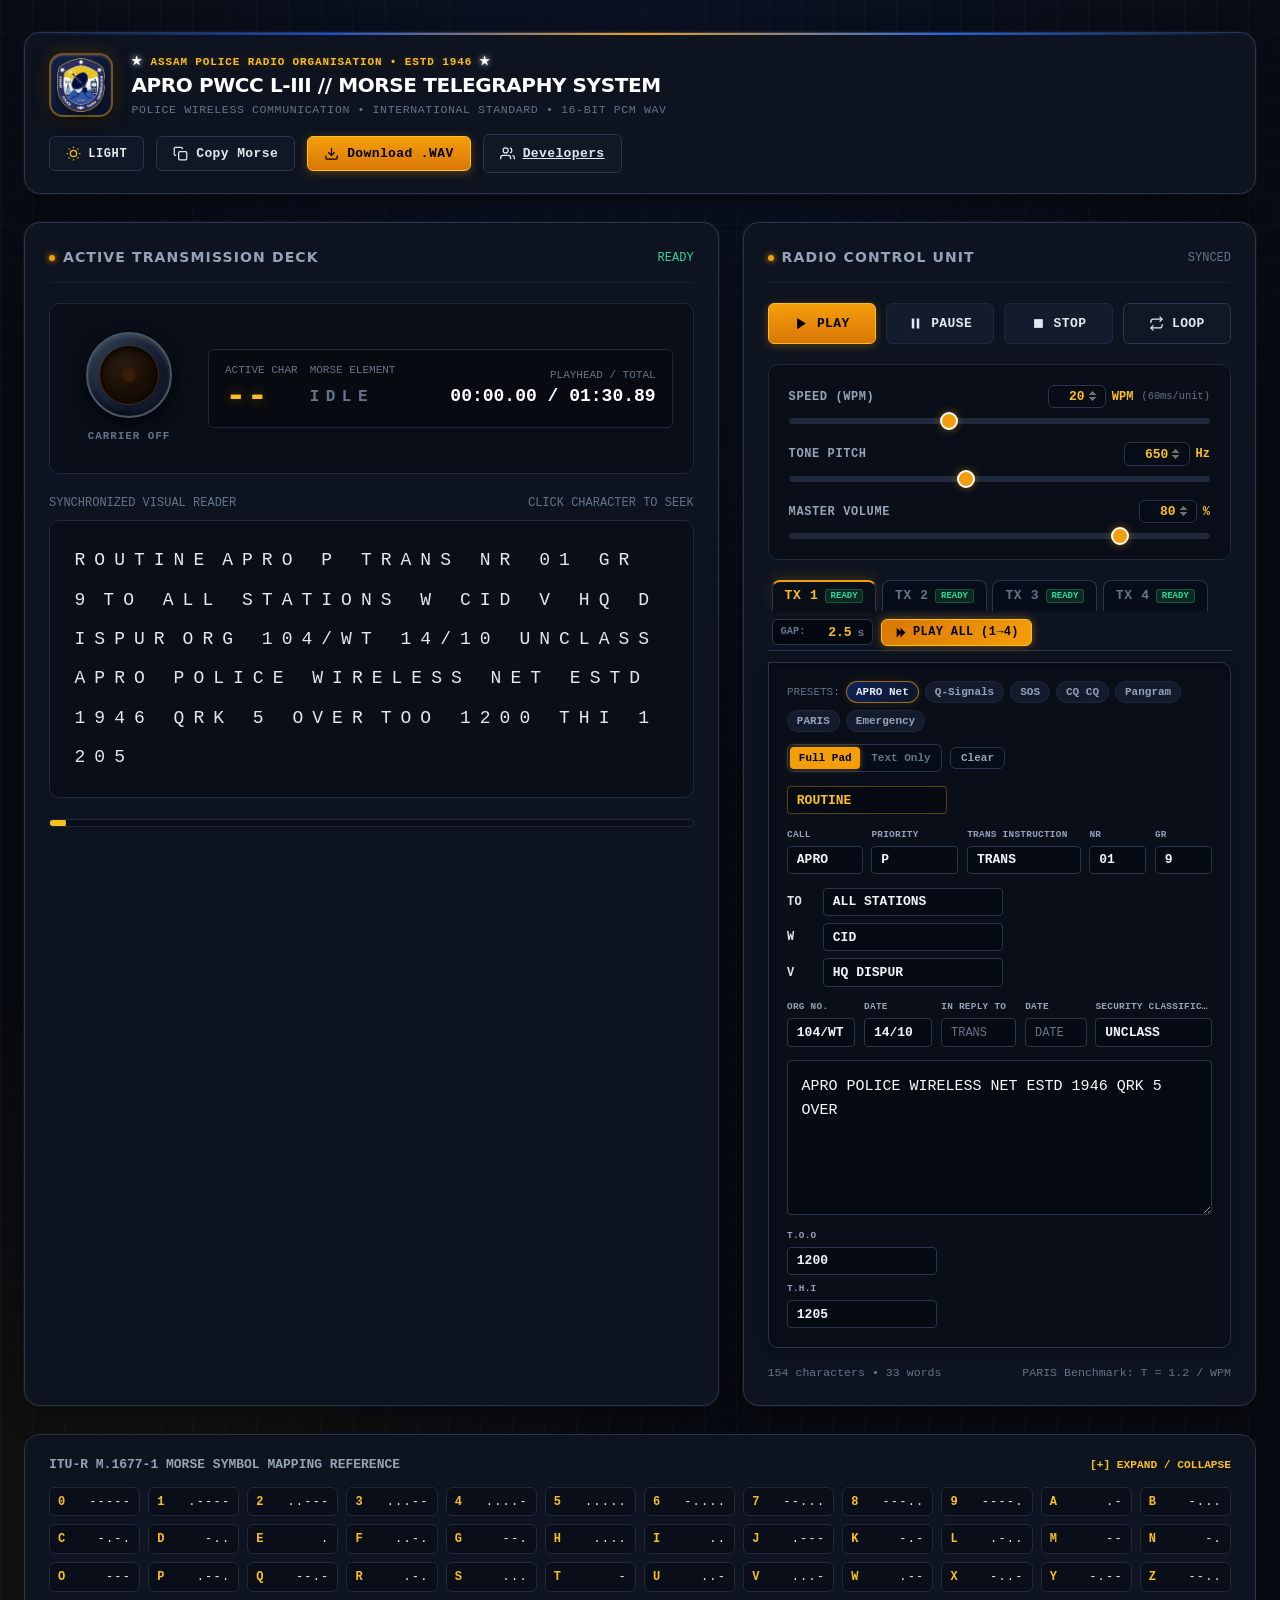
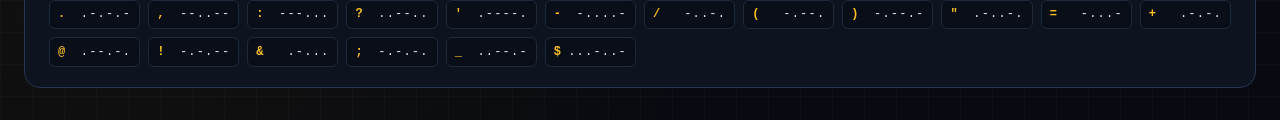
==== commit fafaacbf: "feat: add numerical GAP pause input and light/dark mode theme toggle" ====
--- a/index.html
+++ b/index.html
@@ -9,6 +9,16 @@
     content="Assam Police Radio Organisation (APRO) Morse code telegraphy synthesizer with International standard compliance, offline Web Audio PCM WAV rendering, and sample-exact playhead tracking.">
   <link rel="icon" type="image/png" href="assets/apro-logo.png">
   <link rel="stylesheet" href="styles.css">
+  <script>
+    (function () {
+      try {
+        const savedTheme = localStorage.getItem('apro_morse_theme');
+        if (savedTheme === 'light') {
+          document.documentElement.setAttribute('data-theme', 'light');
+        }
+      } catch (e) {}
+    })();
+  </script>
 </head>
 
 <body>
@@ -36,6 +46,24 @@
       </div>
 
       <div class="header-actions">
+        <!-- Theme Mode Toggle Button -->
+        <button id="btn-theme-toggle" class="btn btn-outline btn-theme-toggle" title="Switch to Light Mode" aria-label="Toggle Light and Dark Mode">
+          <svg class="theme-icon-sun" width="15" height="15" viewBox="0 0 24 24" fill="none" stroke="currentColor" stroke-width="2">
+            <circle cx="12" cy="12" r="5"></circle>
+            <line x1="12" y1="1" x2="12" y2="3"></line>
+            <line x1="12" y1="21" x2="12" y2="23"></line>
+            <line x1="4.22" y1="4.22" x2="5.64" y2="5.64"></line>
+            <line x1="18.36" y1="18.36" x2="19.78" y2="19.78"></line>
+            <line x1="1" y1="12" x2="3" y2="12"></line>
+            <line x1="21" y1="12" x2="23" y2="12"></line>
+            <line x1="4.22" y1="19.78" x2="5.64" y2="18.36"></line>
+            <line x1="18.36" y1="5.64" x2="19.78" y2="4.22"></line>
+          </svg>
+          <svg class="theme-icon-moon" width="15" height="15" viewBox="0 0 24 24" fill="none" stroke="currentColor" stroke-width="2">
+            <path d="M21 12.79A9 9 0 1 1 11.21 3 7 7 0 0 0 21 12.79z"></path>
+          </svg>
+          <span id="theme-toggle-label" class="theme-label">LIGHT</span>
+        </button>
         <button id="btn-copy-morse" class="btn btn-outline" title="Copy formatted Morse code to clipboard">
           <svg width="15" height="15" viewBox="0 0 24 24" fill="none" stroke="currentColor" stroke-width="2">
             <rect x="9" y="9" width="13" height="13" rx="2" ry="2" />
@@ -249,14 +277,10 @@
 
               <!-- Batch Queue Controls Aligned on Tab Bar -->
               <div class="tx-tab-controls">
-                <div class="queue-delay-wrapper" title="Silence duration pause between consecutive transmissions">
-                  <span class="delay-label">GAP:</span>
-                  <select id="select-queue-delay" class="queue-delay-select" aria-label="Inter-message pause interval">
-                    <option value="1.5">1.5s</option>
-                    <option value="2.5" selected>2.5s</option>
-                    <option value="3.5">3.5s</option>
-                    <option value="5.0">5.0s</option>
-                  </select>
+                <div class="queue-delay-wrapper" title="Seconds to pause before transmitting the next TX">
+                  <label for="input-queue-delay" class="delay-label">GAP:</label>
+                  <input type="number" id="input-queue-delay" class="queue-delay-input" min="0" max="60" step="0.5" value="2.5" aria-label="Seconds to pause before playing next transmission">
+                  <span class="delay-unit">s</span>
                 </div>
                 <button type="button" id="btn-play-all" class="btn btn-primary btn-play-all" title="Transmit all 4 messages sequentially one by one">
                   <svg width="13" height="13" viewBox="0 0 24 24" fill="currentColor">
--- a/styles.css
+++ b/styles.css
@@ -304,6 +304,28 @@
   box-shadow: 0 0 12px var(--amber-glow);
 }
 
+/* Theme Toggle Button */
+.btn-theme-toggle {
+  display: inline-flex;
+  align-items: center;
+  gap: 0.45rem;
+  font-weight: 700;
+}
+
+.theme-icon-sun {
+  display: block;
+  color: var(--amber-400);
+}
+
+.theme-icon-moon {
+  display: none;
+}
+
+.theme-label {
+  font-size: 0.75rem;
+  letter-spacing: 0.05em;
+}
+
 .btn-active {
   background: var(--amber-500);
   color: #000 !important;
@@ -1008,11 +1030,17 @@
 .queue-delay-wrapper {
   display: inline-flex;
   align-items: center;
-  gap: 0.3rem;
+  gap: 0.25rem;
   background: #050811;
   border: 1px solid var(--border-panel);
   border-radius: var(--radius-sm);
-  padding: 0.2rem 0.45rem;
+  padding: 0.2rem 0.5rem;
+  transition: all 0.15s ease;
+}
+
+.queue-delay-wrapper:focus-within {
+  border-color: var(--amber-500);
+  box-shadow: 0 0 8px var(--amber-glow);
 }
 
 .delay-label {
@@ -1020,6 +1048,39 @@
   font-size: 0.65rem;
   font-weight: 700;
   color: var(--text-dim);
+  user-select: none;
+}
+
+.queue-delay-input {
+  background: transparent;
+  border: none;
+  width: 44px;
+  font-family: var(--font-mono);
+  font-size: 0.8125rem;
+  font-weight: 700;
+  color: var(--amber-400);
+  outline: none;
+  text-align: right;
+  padding: 0 2px;
+  -moz-appearance: textfield;
+}
+
+.queue-delay-input::-webkit-outer-spin-button,
+.queue-delay-input::-webkit-inner-spin-button {
+  -webkit-appearance: none;
+  margin: 0;
+}
+
+.queue-delay-input:focus {
+  color: #fff;
+}
+
+.delay-unit {
+  font-family: var(--font-mono);
+  font-size: 0.72rem;
+  font-weight: 700;
+  color: var(--text-dim);
+  user-select: none;
 }
 
 .queue-delay-select {
@@ -1519,3 +1580,427 @@
 #audio-playback {
   display: none;
 }
+
+/* ==========================================================================
+   LIGHT MODE DESIGN SYSTEM OVERRIDES
+   ========================================================================== */
+[data-theme="light"] {
+  --bg-deep: #f1f5f9;
+  --bg-panel: #ffffff;
+  --bg-card: #f8fafc;
+  --bg-card-hover: #e2e8f0;
+  --bg-inset: #f1f5f9;
+  
+  --border-subtle: #cbd5e1;
+  --border-panel: #cbd5e1;
+  --border-bright: #94a3b8;
+  
+  --text-main: #0f172a;
+  --text-muted: #334155;
+  --text-dim: #64748b;
+  
+  --amber-50: #78350f;
+  --amber-200: #92400e;
+  --amber-400: #d97706;
+  --amber-500: #b45309;
+  --amber-600: #92400e;
+  --amber-glow: rgba(217, 119, 6, 0.25);
+  --amber-flare: rgba(217, 119, 6, 0.45);
+
+  --shadow-panel: 0 4px 20px -2px rgba(15, 23, 42, 0.08), 0 1px 3px rgba(15, 23, 42, 0.06);
+}
+
+[data-theme="light"] body {
+  background-color: #f1f5f9;
+  background-image: 
+    radial-gradient(circle at 50% 0%, rgba(59, 130, 246, 0.07), transparent 45%),
+    radial-gradient(circle at 10% 90%, rgba(217, 119, 6, 0.04), transparent 30%),
+    linear-gradient(rgba(15, 23, 42, 0.04) 1px, transparent 1px),
+    linear-gradient(90deg, rgba(15, 23, 42, 0.04) 1px, transparent 1px);
+  color: #0f172a;
+}
+
+[data-theme="light"] .theme-icon-sun {
+  display: none;
+}
+
+[data-theme="light"] .theme-icon-moon {
+  display: block;
+  color: #334155;
+}
+
+[data-theme="light"] .station-header::before {
+  background: linear-gradient(90deg, transparent, #2563eb, var(--amber-500), #1d4ed8, transparent);
+}
+
+[data-theme="light"] .station-org-pill {
+  color: #b45309;
+  text-shadow: none;
+}
+
+[data-theme="light"] .station-org-pill .org-stars {
+  color: #d97706;
+  text-shadow: none;
+}
+
+[data-theme="light"] .station-titles h1 {
+  color: #0f172a;
+}
+
+[data-theme="light"] .station-titles .meta {
+  color: #64748b;
+}
+
+[data-theme="light"] .station-badge.apro-badge {
+  box-shadow: 0 4px 16px rgba(0, 0, 0, 0.2), 0 0 14px rgba(217, 119, 6, 0.2);
+}
+
+[data-theme="light"] .btn {
+  background: #f8fafc;
+  border-color: #cbd5e1;
+  color: #1e293b;
+}
+
+[data-theme="light"] .btn:hover:not(:disabled) {
+  background: #e2e8f0;
+  border-color: #94a3b8;
+  color: #0f172a;
+}
+
+[data-theme="light"] .btn-outline {
+  background: #ffffff;
+  border-color: #cbd5e1;
+  color: #334155;
+}
+
+[data-theme="light"] .btn-outline:hover:not(:disabled) {
+  background: #fffbeb;
+  border-color: #d97706;
+  color: #b45309;
+  box-shadow: 0 0 10px rgba(217, 119, 6, 0.15);
+}
+
+[data-theme="light"] .btn-primary {
+  background: linear-gradient(180deg, #f59e0b, #d97706);
+  color: #ffffff;
+  border-color: #b45309;
+  box-shadow: 0 2px 8px rgba(217, 119, 6, 0.25);
+}
+
+[data-theme="light"] .btn-primary:hover:not(:disabled) {
+  background: linear-gradient(180deg, #fbbf24, #f59e0b);
+  color: #000000;
+  box-shadow: 0 4px 12px rgba(217, 119, 6, 0.35);
+}
+
+[data-theme="light"] .btn-primary:disabled {
+  background: #e2e8f0 !important;
+  border-color: #cbd5e1 !important;
+  color: #94a3b8 !important;
+}
+
+[data-theme="light"] .panel-card {
+  box-shadow: 0 4px 20px -2px rgba(15, 23, 42, 0.08), 0 1px 3px rgba(15, 23, 42, 0.05);
+}
+
+[data-theme="light"] .panel-header {
+  border-bottom-color: rgba(15, 23, 42, 0.08);
+}
+
+[data-theme="light"] .telemetry-deck {
+  background: #f8fafc;
+  border-color: #cbd5e1;
+}
+
+[data-theme="light"] .beacon-bezel {
+  background: linear-gradient(135deg, #e2e8f0, #cbd5e1 70%, #94a3b8);
+  border-color: #94a3b8;
+  box-shadow: 0 4px 12px rgba(0, 0, 0, 0.15), inset 0 2px 4px rgba(255, 255, 255, 0.7);
+}
+
+[data-theme="light"] .beacon-lamp {
+  background: radial-gradient(circle at 40% 35%, #47321e 0%, #29180b 60%, #150903 100%);
+  border-color: #78350f;
+}
+
+[data-theme="light"] .hud-box {
+  background: #ffffff;
+  border-color: #cbd5e1;
+  box-shadow: inset 0 1px 3px rgba(0, 0, 0, 0.04);
+}
+
+[data-theme="light"] .hud-char-display {
+  color: #b45309;
+  text-shadow: none;
+}
+
+[data-theme="light"] .hud-morse-display {
+  color: #0f172a;
+}
+
+[data-theme="light"] .hud-time-display .current-time {
+  color: #0f172a;
+}
+
+[data-theme="light"] .reader-scroll-box {
+  background: #ffffff;
+  border-color: #cbd5e1;
+  color: #0f172a;
+}
+
+[data-theme="light"] .reader-char {
+  color: #1e293b;
+}
+
+[data-theme="light"] .reader-char:hover {
+  background: rgba(217, 119, 6, 0.12);
+  border-color: #f59e0b;
+  color: #0f172a;
+}
+
+[data-theme="light"] .reader-char.is-active {
+  background: #d97706;
+  color: #ffffff !important;
+  border-color: #b45309;
+  box-shadow: 0 0 10px rgba(217, 119, 6, 0.35);
+}
+
+[data-theme="light"] .timeline-range {
+  background: #e2e8f0;
+  border-color: #cbd5e1;
+}
+
+[data-theme="light"] .sliders-panel {
+  background: #f8fafc;
+  border-color: #cbd5e1;
+}
+
+[data-theme="light"] .slider-number-input {
+  background: #ffffff;
+  border-color: #cbd5e1;
+  color: #b45309;
+  box-shadow: inset 0 1px 2px rgba(0, 0, 0, 0.05);
+}
+
+[data-theme="light"] .slider-number-input:focus {
+  border-color: #d97706;
+  color: #0f172a;
+  box-shadow: 0 0 6px rgba(217, 119, 6, 0.25);
+}
+
+[data-theme="light"] .slider-number-input::-webkit-inner-spin-button,
+[data-theme="light"] .slider-number-input::-webkit-outer-spin-button {
+  filter: none;
+}
+
+[data-theme="light"] .styled-slider {
+  background: #e2e8f0;
+}
+
+[data-theme="light"] .transmission-tab-bar {
+  border-bottom-color: #cbd5e1;
+}
+
+[data-theme="light"] .tx-tab {
+  background: #e2e8f0;
+  border-color: #cbd5e1;
+  color: #475569;
+}
+
+[data-theme="light"] .tx-tab:hover {
+  background: #f1f5f9;
+  color: #0f172a;
+  border-color: #94a3b8;
+}
+
+[data-theme="light"] .tx-tab.active {
+  background: #ffffff;
+  border-color: #cbd5e1;
+  border-top: 2px solid #d97706;
+  color: #0f172a;
+  box-shadow: 0 -4px 10px rgba(217, 119, 6, 0.12);
+}
+
+[data-theme="light"] .tx-tab.active::after {
+  background: #ffffff;
+}
+
+[data-theme="light"] .tx-tab-num {
+  color: #64748b;
+}
+
+[data-theme="light"] .tx-tab.active .tx-tab-num {
+  color: #b45309;
+}
+
+[data-theme="light"] .tx-tab.transmitting {
+  border-top-color: #059669;
+  background: #ecfdf5;
+}
+
+[data-theme="light"] .queue-delay-wrapper {
+  background: #f8fafc;
+  border-color: #cbd5e1;
+}
+
+[data-theme="light"] .queue-delay-input {
+  color: #b45309;
+}
+
+[data-theme="light"] .queue-delay-input:focus {
+  color: #0f172a;
+}
+
+[data-theme="light"] .btn-play-all {
+  background: linear-gradient(135deg, #d97706, #f59e0b);
+  color: #ffffff !important;
+  border-color: #b45309;
+  box-shadow: 0 2px 8px rgba(217, 119, 6, 0.25);
+}
+
+[data-theme="light"] .btn-play-all:hover {
+  background: linear-gradient(135deg, #b45309, #d97706);
+  box-shadow: 0 4px 12px rgba(217, 119, 6, 0.35);
+}
+
+[data-theme="light"] .telegraph-form-card {
+  background: #ffffff;
+  border-color: #cbd5e1;
+  box-shadow: 0 2px 8px rgba(0, 0, 0, 0.04);
+}
+
+[data-theme="light"] .preset-chip {
+  background: #f1f5f9;
+  border-color: #cbd5e1;
+  color: #475569;
+}
+
+[data-theme="light"] .preset-chip:hover {
+  background: #e2e8f0;
+  border-color: #d97706;
+  color: #b45309;
+}
+
+[data-theme="light"] .preset-chip.preset-apro {
+  background: linear-gradient(135deg, #dbeafe, #eff6ff);
+  border-color: #d97706;
+  color: #b45309;
+  box-shadow: 0 1px 4px rgba(217, 119, 6, 0.15);
+}
+
+[data-theme="light"] .preset-chip.preset-apro:hover {
+  background: linear-gradient(135deg, #bfdbfe, #dbeafe);
+  color: #78350f;
+  border-color: #b45309;
+}
+
+[data-theme="light"] .transmit-mode-toggle {
+  background: #e2e8f0;
+  border-color: #cbd5e1;
+}
+
+[data-theme="light"] .mode-pill {
+  color: #475569;
+}
+
+[data-theme="light"] .mode-pill:has(input:checked) {
+  background: #d97706;
+  color: #ffffff;
+  box-shadow: 0 1px 4px rgba(217, 119, 6, 0.25);
+}
+
+[data-theme="light"] .btn-clear-pad {
+  background: #f8fafc;
+  border-color: #cbd5e1;
+  color: #475569;
+}
+
+[data-theme="light"] .btn-clear-pad:hover {
+  background: #fef2f2;
+  border-color: #ef4444;
+  color: #dc2626;
+}
+
+[data-theme="light"] .tf-label {
+  color: #475569;
+}
+
+[data-theme="light"] .tf-input {
+  background: #f8fafc;
+  border-color: #cbd5e1;
+  color: #0f172a;
+}
+
+[data-theme="light"] .tf-input::placeholder {
+  color: #94a3b8;
+}
+
+[data-theme="light"] .tf-input:hover {
+  border-color: #94a3b8;
+}
+
+[data-theme="light"] .tf-input:focus {
+  background: #ffffff;
+  border-color: #d97706;
+  box-shadow: 0 0 6px rgba(217, 119, 6, 0.25);
+  color: #0f172a;
+}
+
+[data-theme="light"] .tf-field-warnings .tf-input {
+  color: #b45309;
+  border-color: rgba(217, 119, 6, 0.4);
+}
+
+[data-theme="light"] .tf-routing-label {
+  color: #334155;
+}
+
+[data-theme="light"] .tf-textarea {
+  background: #f8fafc;
+  border-color: #cbd5e1;
+  color: #0f172a;
+}
+
+[data-theme="light"] .tf-textarea::placeholder {
+  color: #94a3b8;
+}
+
+[data-theme="light"] .tf-textarea:hover {
+  border-color: #94a3b8;
+}
+
+[data-theme="light"] .tf-textarea:focus {
+  background: #ffffff;
+  border-color: #d97706;
+  box-shadow: 0 0 8px rgba(217, 119, 6, 0.25);
+  color: #0f172a;
+}
+
+[data-theme="light"] .reference-section {
+  background: #ffffff;
+  border-color: #cbd5e1;
+}
+
+[data-theme="light"] .reference-title {
+  color: #475569;
+}
+
+[data-theme="light"] .ref-item {
+  background: #f8fafc;
+  border-color: #e2e8f0;
+}
+
+[data-theme="light"] .ref-char {
+  color: #b45309;
+}
+
+[data-theme="light"] .ref-morse {
+  color: #0f172a;
+}
+
+[data-theme="light"] .toast-popup {
+  background: #ffffff;
+  border-color: #d97706;
+  color: #0f172a;
+  box-shadow: 0 8px 24px rgba(0, 0, 0, 0.12), 0 0 10px rgba(217, 119, 6, 0.15);
+}
